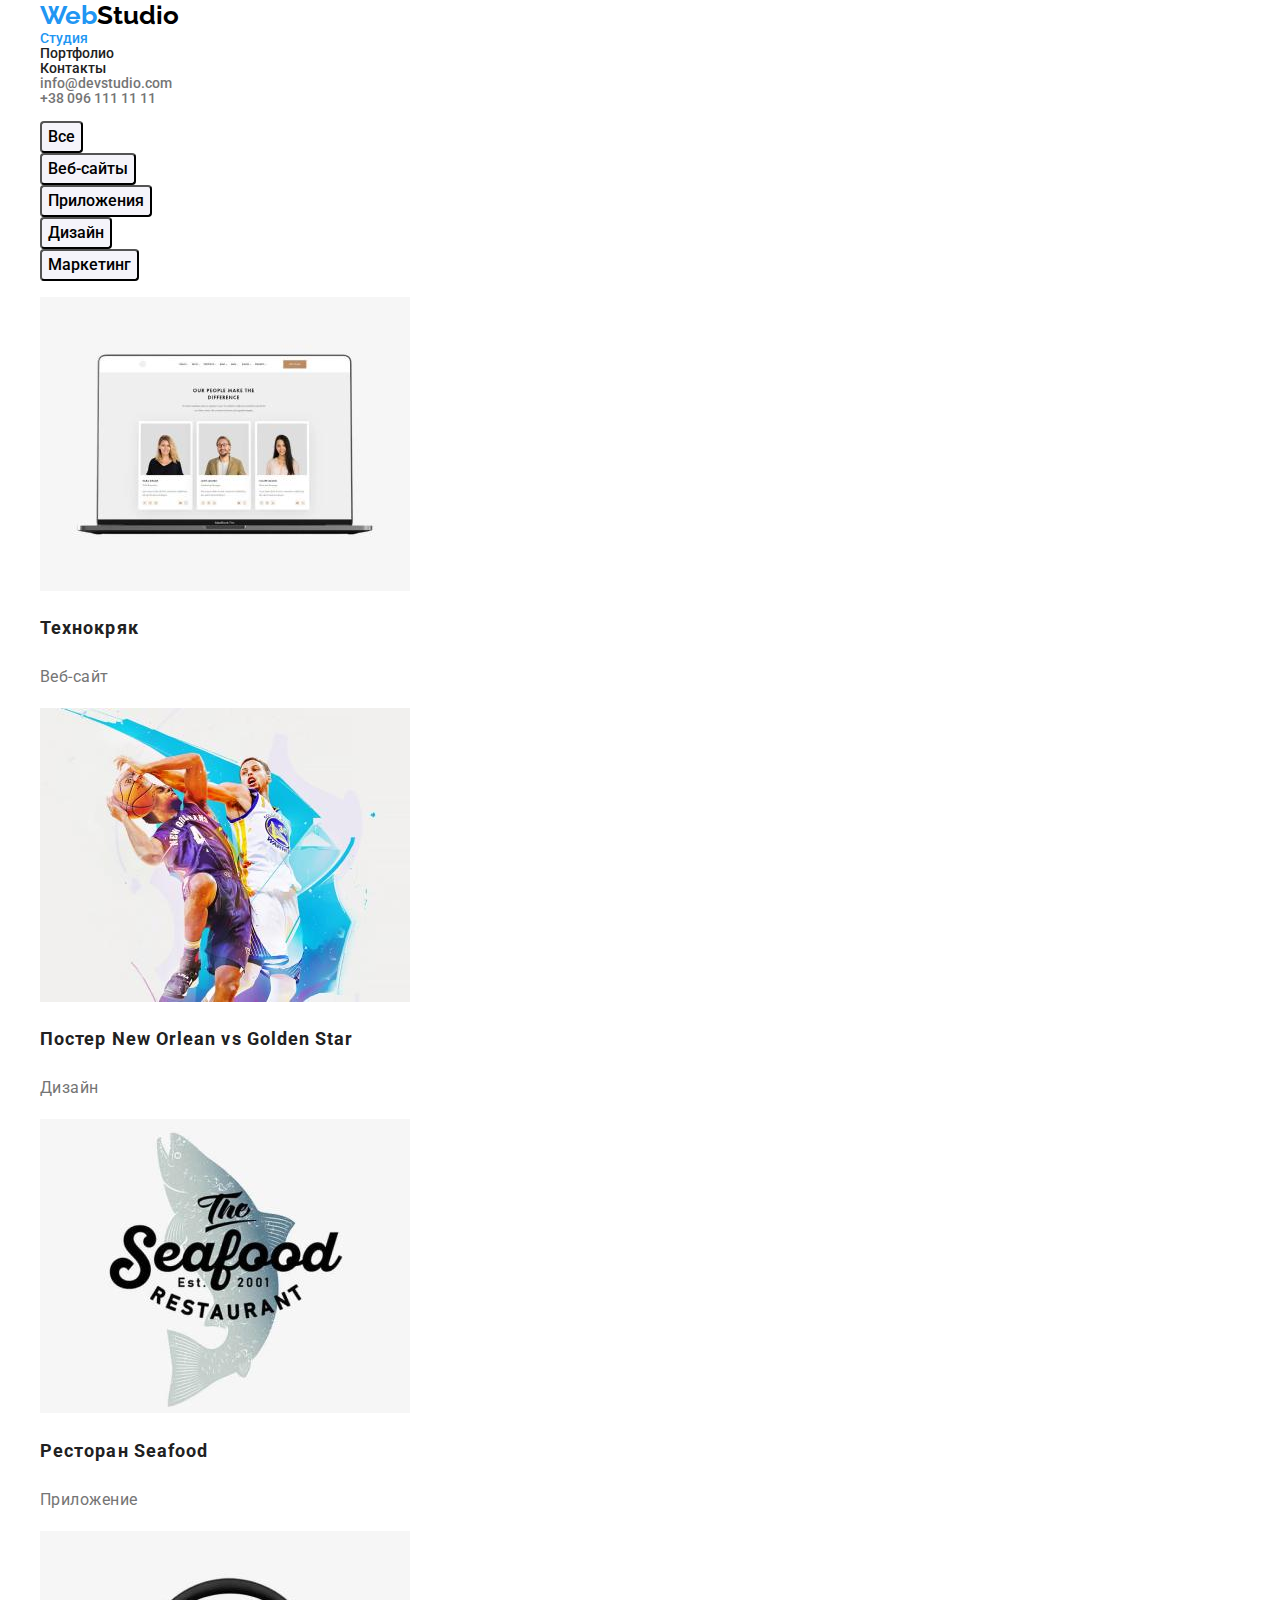
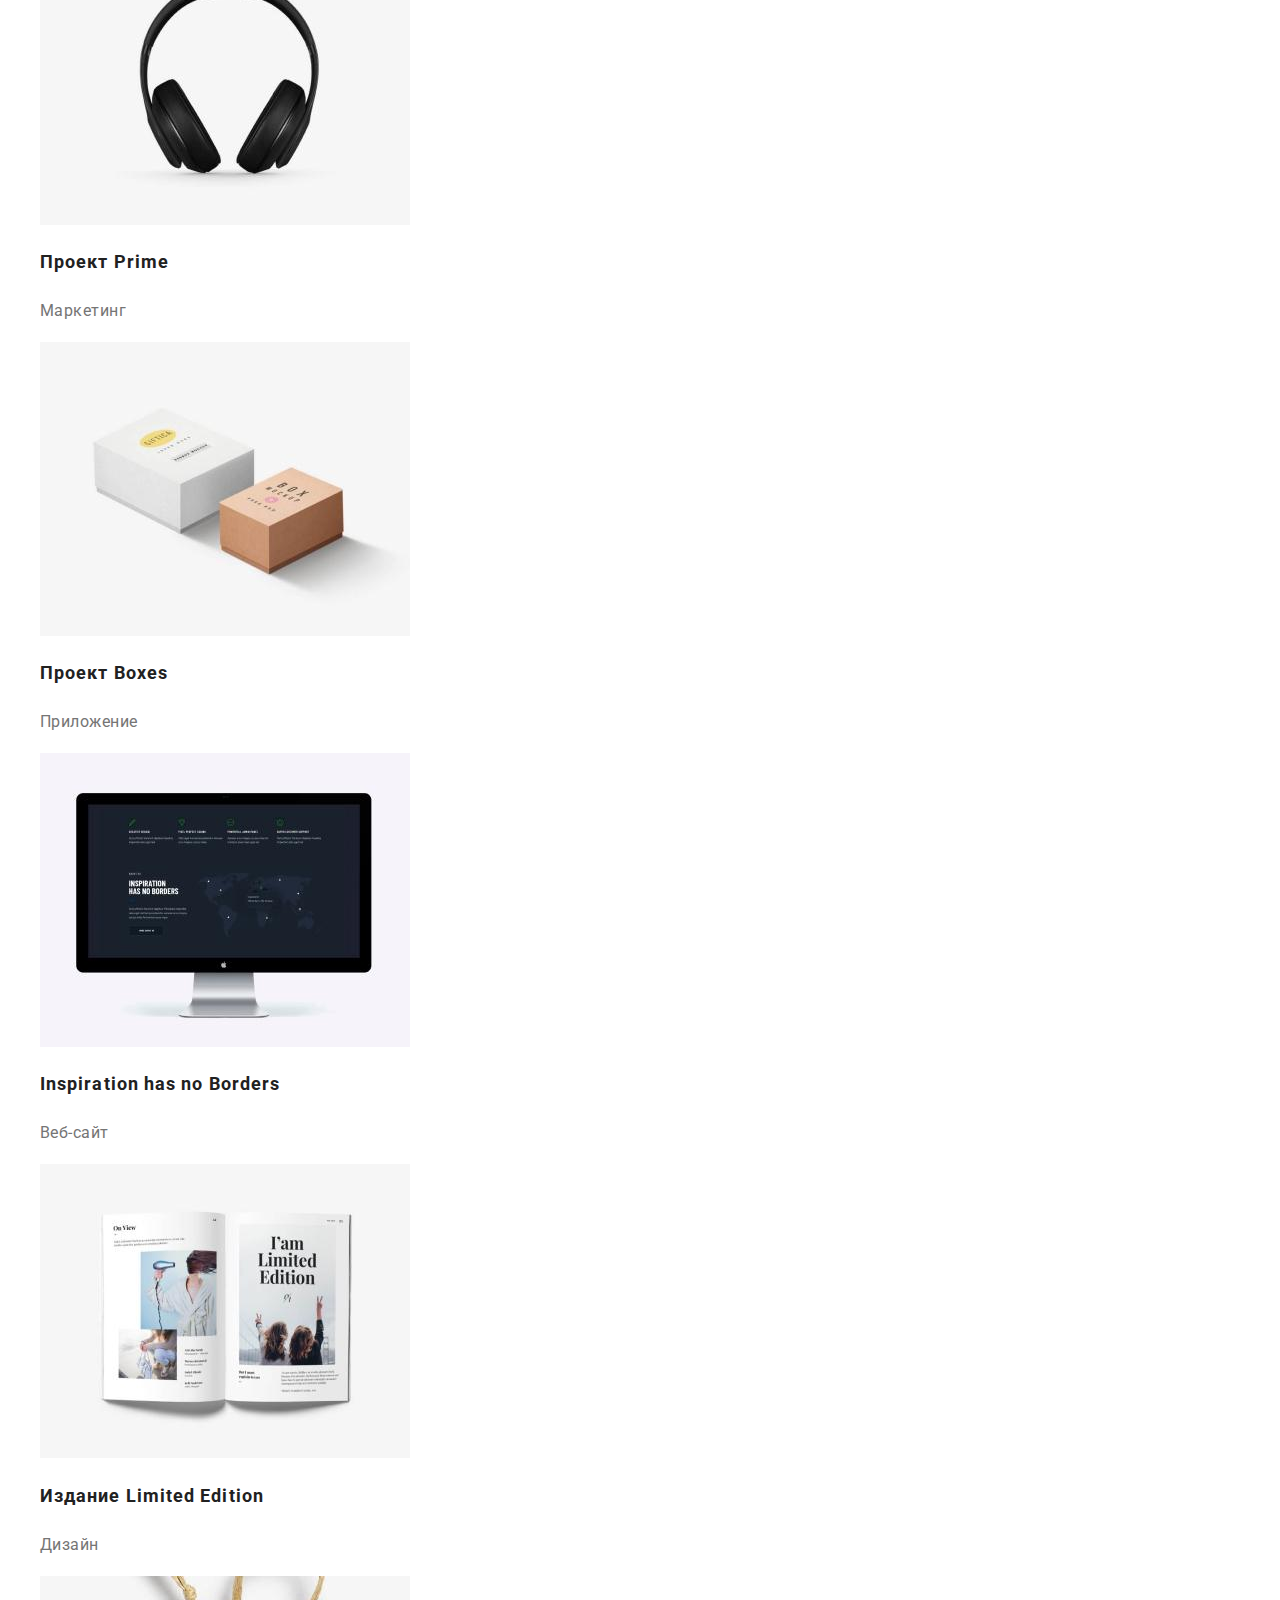
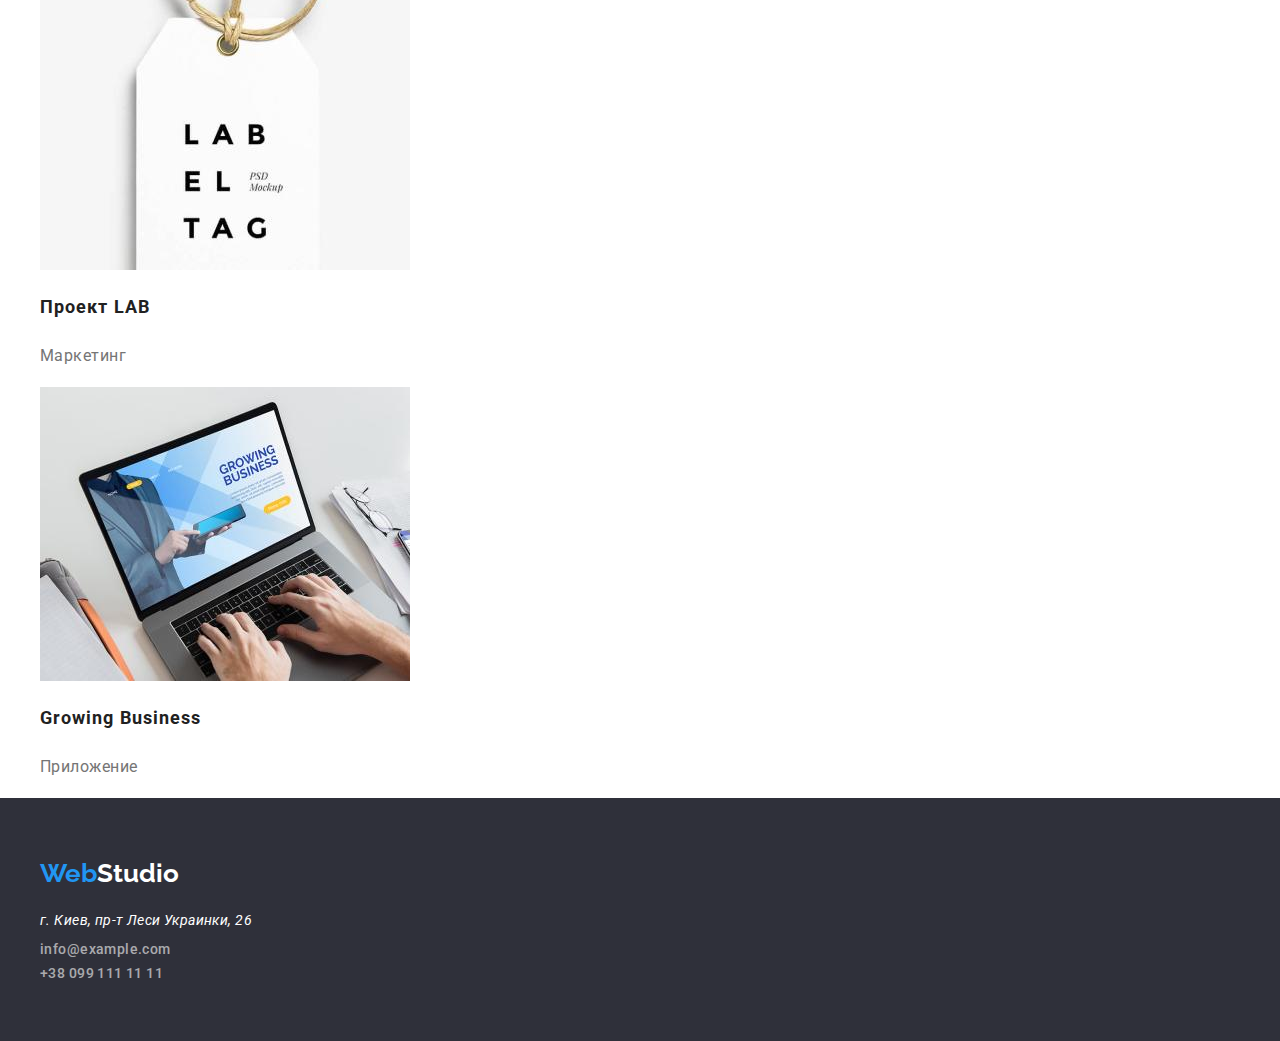
==== portfolio.html @ 8f4871fe "Update portfolio.html" ====
<!DOCTYPE html>
<html lang="ru">
  <head>
    <meta charset="UTF-8" />
    <meta http-equiv="X-UA-Compatible" content="IE=edge" />
    <meta name="viewport" content="width=device-width, initial-scale=1.0" />

    <link rel="preconnect" href="https://fonts.googleapis.com" />
    <link rel="preconnect" href="https://fonts.gstatic.com" crossorigin />
    <link
      href="https://fonts.googleapis.com/css2?family=Raleway:wght@700&family=Roboto:wght@400;500;700;900&display=swap"
      rel="stylesheet"
    />
    <link
      rel="stylesheet"
      href="https://cdnjs.cloudflare.com/ajax/libs/modern-normalize/1.1.0/modern-normalize.min.css"
    />
    <link rel="stylesheet" href="./css/styles.css" />
    <title>Портфолио</title>
  </head>
  <body>
    <!-- шапка сайта-->
    <header class="header">
      <div class="container">
        <a href="index.html" class="logo" lang="en"
          ><span class="logo-web">Web</span><span>Studio</span></a
        >

        <nav>
          <ul class="nav-list">
            <li><a href="./index.html" class="nav-link current">Студия</a></li>
            <li>
              <a href="./portfolio.html" class="nav-link">Портфолио</a>
            </li>
            <li><a href="#" class="nav-link">Контакты</a></li>
          </ul>
        </nav>

        <ul class="info-list">
          <li>
            <a href="mailto:info@example.com" class="info-link"
              >info@devstudio.com</a
            >
          </li>
          <li>
            <a href="tel:+380991111111" class="info-link">+38 096 111 11 11</a>
          </li>
        </ul>
      </div>
    </header>

    <!--Проекты портфолио-->
    <main>
      <section class="portfolio">
        <ul class="filter list">
          <li><button class="filter-button" type="button">Все</button></li>
          <li>
            <button class="filter-button" type="button">Веб-сайты</button>
          </li>
          <li>
            <button class="filter-button" type="button">Приложения</button>
          </li>
          <li><button class="filter-button" type="button">Дизайн</button></li>
          <li>
            <button class="filter-button" type="button">Маркетинг</button>
          </li>
        </ul>

        <ul class="list">
          <li class="portfolio-item">
            <a href="#"
              ><img
                src="images/project-1.jpg"
                width="370"
                alt="фото ноутбука с изображением сайта"
            /></a>
            <h2 class="portfolio-item-title">Технокряк</h2>
            <p class="portfolio-item-text">Веб-сайт</p>
          </li>

          <li class="portfolio-item">
            <a href="#"
              ><img
                src="./images/project-2.jpg"
                width="370"
                alt="постер с баскетболистами"
            /></a>
            <h2 class="portfolio-item-title">
              Постер New Orlean vs Golden Star
            </h2>
            <p class="portfolio-item-text">Дизайн</p>
          </li>

          <li class="portfolio-item">
            <a href="#"
              ><img
                src="./images/project-3.jpg"
                width="370"
                alt="логотип ресторана "
            /></a>
            <h2 class="portfolio-item-title">Ресторан Seafood</h2>
            <p class="portfolio-item-text">Приложение</p>
          </li>

          <li class="portfolio-item">
            <a href="#"
              ><img
                src="./images/project-4.jpg"
                width="370"
                alt="фото наушников "
            /></a>
            <h2 class="portfolio-item-title">Проект Prime</h2>
            <p class="portfolio-item-text">Маркетинг</p>
          </li>

          <li class="portfolio-item">
            <a href="#"
              ><img src="./images/project-5.jpg" width="370" alt="коробки "
            /></a>
            <h2 class="portfolio-item-title">Проект Boxes</h2>
            <p class="portfolio-item-text">Приложение</p>
          </li>

          <li class="portfolio-item">
            <a href="#"
              ><img
                src="./images/project-6.jpg"
                width="370"
                alt="фото экрана компьютера "
            /></a>
            <h2 class="portfolio-item-title">Inspiration has no Borders</h2>
            <p class="portfolio-item-text">Веб-сайт</p>
          </li>

          <li class="portfolio-item">
            <a href="#"
              ><img
                src="./images/project-7.jpg"
                width="370"
                alt="открытый журнал "
            /></a>
            <h2 class="portfolio-item-title">Издание Limited Edition</h2>
            <p class="portfolio-item-text">Дизайн</p>
          </li>

          <li class="portfolio-item">
            <a href="#"
              ><img
                src="./images/project-8.jpg"
                width="370"
                alt="фото бирки с логотипом "
            /></a>
            <h2 class="portfolio-item-title">Проект LAB</h2>
            <p class="portfolio-item-text">Маркетинг</p>
          </li>

          <li class="portfolio-item">
            <a href="#"
              ><img
                src="./images/project-9.jpg"
                width="370"
                alt="работа на ноутбуке "
            /></a>
            <h2 class="portfolio-item-title">Growing Business</h2>
            <p class="portfolio-item-text">Приложение</p>
          </li>
        </ul>
      </section>
    </main>

    <footer class="footer">
      <div class="container">
        <a href="#" class="logo log" lang="en"
          ><span class="logo-web">Web</span
          ><span class="logo-footer">Studio</span></a
        >
        <address class="address">
          <ul class="footer-address list">
            <li>
              <a
                class="footer-address"
                href="https://www.google.com.ua/maps/?q=50.42672,30.53834"
              >
                г. Киев, пр-т Леси Украинки, 26</a
              >
            </li>
            <li class="info-list link">
              <a class="footer-address-navigate" href="mailto:info@example.com"
                >info@example.com</a
              >
            </li>
            <li class="info-list link">
              <a class="footer-address-navigate" href="tel:+380991111111"
                >+38 099 111 11 11
              </a>
            </li>
          </ul>
        </address>
      </div>
    </footer>
  </body>
</html>
---- css/styles.css ----
:root {
  --primary-text-color: #212121;
  --primary-bgc: #ffffff;
  --secondary: rgba(255, 255, 255, 0.6);
  --button-bgc: #ffffff;
  --title-color: #757575;
  --title-black: #2f303a;
  --accent-color: #2196f3;
  --bgc-button: #f5f4fa;
  --title-text-color: #000000;
}

.container {
  margin: 0 auto;
  width: 1230px;
  padding-left: 15px;
  padding-right: 15px;
}

body {
  color: var(--primary-text-color);
  background-color: var(--primary-bgc);
  font-family: "Roboto", sans-serif;
}

/* logo */

.logo {
  color: var(--title-text-color);
  font-family: Raleway;
  font-weight: 700;
  font-size: 26px;
  line-height: 1.2;
  text-decoration: none;
}

.logo-web {
  color: var(--accent-color);
}

.logo-footer {
  color: var(--button-bgc);
}

/* шапка */

.nav-link.current {
  color: var(--accent-color);
}

.nav-list,
.info-list {
  font-weight: 500;
  font-size: 14px;
  line-height: 1.06;
  list-style: none;
  margin: 0px;
  padding: 0px;
}

.nav-link {
  color: var(--primary-text-color);
}

.info-link {
  color: var(--title-color);
}
.nav-link,
.info-link {
  text-decoration: none;
}
.nav-list :hover,
.nav-list :focus {
  color: var(--accent-color);
}
.info-list :hover,
.info-list :focus {
  color: var(--accent-color);
  text-decoration: none;
}

.hero {
  background: var(--title-black);
  text-align: center;

  margin-top: 0px;
}
.hero-text {
  margin-top: 0px;
  margin-bottom: 30px;

  color: var(--primary-bgc);
  font-weight: 900;
  font-size: 44px;
  line-height: 1.36;
  text-align: center;
  letter-spacing: 0.06em;
  text-transform: uppercase;
}
.hero .hero-button {
  background-color: var(--accent-color);
  color: var(--primary-bgc);
  display: inline-block;
  align-items: center;

  letter-spacing: 0.06em;
  border-radius: 4px;
  font-weight: bold;
  font-size: 16px;
  line-height: 1.87;
  cursor: pointer;
}

.hero .hero-button:focus,
.hero .hero-button:hover {
  color: var(--primary-bgc);
  background-color: var(--accent-color);
}

/* section */

.feature-section {
  margin: 0px;
  padding: 0px;
  padding-top: 94px;
  padding-bottom: 94px;
}

.section,
.feature {
  margin: 0px;
  padding: 0px;

  margin-bottom: 10px;
  font-size: 14px;
  line-height: 1.14;
  letter-spacing: 0.03em;
  text-transform: uppercase;
  list-style: none;
  color: var(--primary-text-color);
}

.feature-text {
  margin: 0px;
  padding: 0px;

  font-weight: normal;
  font-size: 14px;
  line-height: 1.71;
  list-style: none;
  letter-spacing: 0.03em;
  color: var(--title-color);
}

.title {
  color: var(--primary-text-color);
  font-weight: bold;
  font-size: 36px;
  line-height: 1.16;
  text-align: center;
  letter-spacing: 0.03em;
}
.title,
.img {
  list-style: none;
}

.img {
  margin: 0px;
  padding: 0px;
  list-style: none;
  display: flex;
  padding-bottom: 94px;
}

.img-t {
  flex-basis: calc(100% / 3);
  margin-left: 15px;
  margin-right: 15px;
}

/*наша команда */

.title {
  margin: 0px;
  padding: 0px;
  padding-top: 94px;
  padding-bottom: 50px;
}

.team-info {
  margin: 0px;
  padding: 0px;
  background-color: var(--bgc-button);
}

.team-work {
  margin: 0px;
  padding: 0px;
  list-style: none;
  display: flex;
}

.team-card {
  flex-basis: calc(100% / 4);
  margin-left: 15px;
  margin-right: 15px;
  padding-bottom: 94px;
}

.team-list {
  margin: 0px;
  padding: 0px;
  padding-top: 30px;

  color: var(--primary-text-color);
  font-weight: 500;
  font-size: 16px;
  line-height: 1.18;
  letter-spacing: 0.03em;
}

.team-text {
  margin: 0px;
  padding: 0px;
  padding-top: 10px;
  padding-bottom: 30px;
  color: var(--title-color);
  font-weight: normal;
  font-size: 16px;
  line-height: 1.18;
  letter-spacing: 0.03em;
}

/* Футер  */

.footer {
  font-family: inherit;
  background-color: var(--title-black);
  font-size: 14px;
  padding-top: 60px;
  padding-bottom: 60px;
}

.address {
  margin: 0px;
  padding: 0px;
}

.logo.log {
  margin: 0px;
  padding: 0px;
}

.footer-address {
  margin: 0px;
  padding: 0px;
  padding-top: 20px;
  color: var(--primary-bgc);
  text-decoration: none;
  line-height: 1.71;
  letter-spacing: 0.03em;
}

.footer-address-navigate {
  margin: 0px;
  padding: 0px;

  color: var(--secondary);
  text-decoration: none;
  font-style: normal;
}

.info-list.link {
  margin: 0px;
  padding: 0px;
  padding-top: 9px;
}

/* Портфолио */

/* кнопки в портфолио*/
.filter .filter-button {
  font-weight: 500;
  font-size: 16px;
  line-height: 1.62;
  border-radius: 4px;
  background: var(--bgc-button);
  cursor: pointer;
  color: varvar(--accent-color);
  font-style: normal;
  text-align: center;
}

.filter .filter-button:hover,
.filter .filter-button:focus {
  color: var(--button-bgc);
  background-color: var(--accent-color);
}

.portfolio-item-title {
  color: var(--primary-text-color);
  font-weight: bold;
  font-size: 18px;
  line-height: 2;
  letter-spacing: 0.06em;
}
.portfolio-item-text {
  color: var(--title-color);
  font-weight: normal;
  font-size: 16px;
  line-height: 1.87;
  letter-spacing: 0.03em;
}
.list {
  list-style: none;
  text-decoration: none;
}
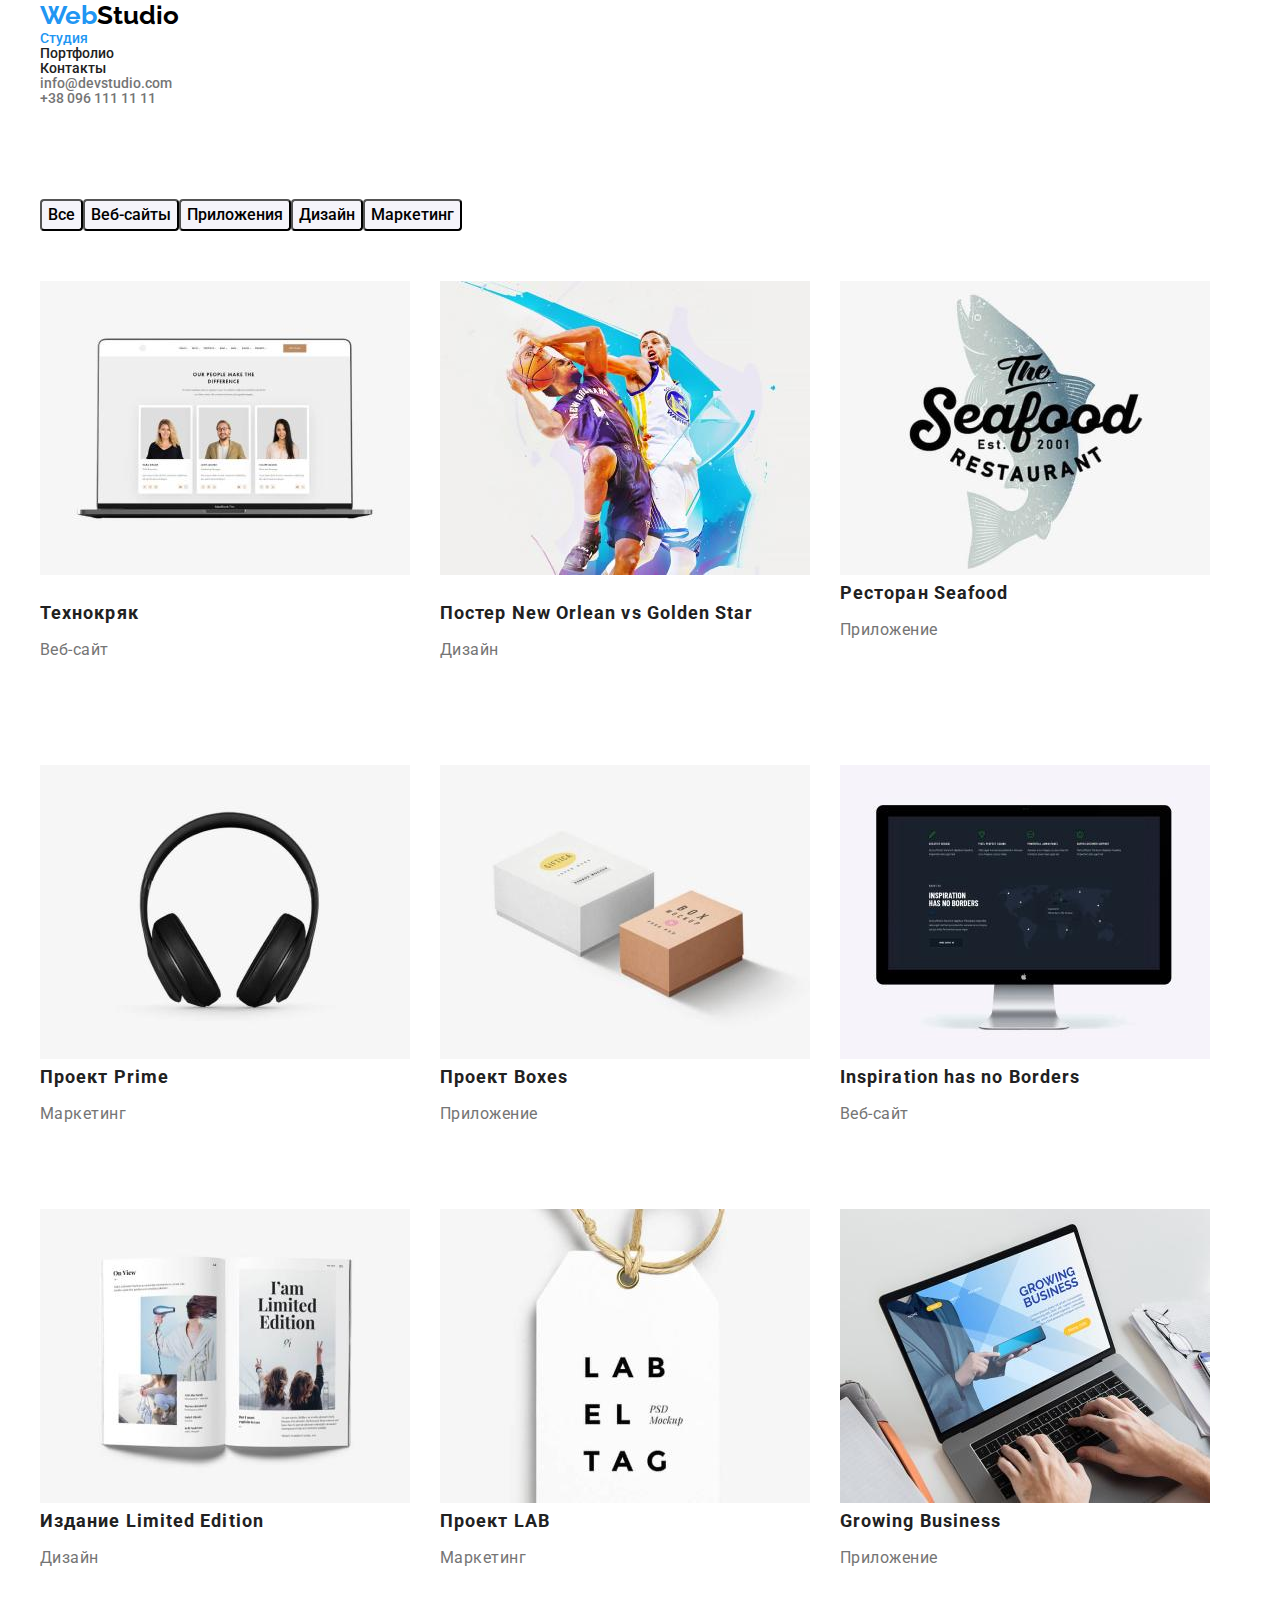
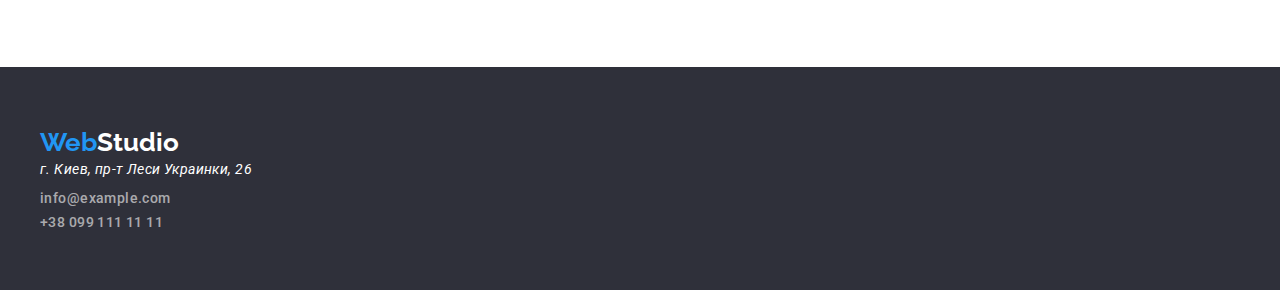
==== commit 9866cb66: "Update portfolio.html" ====
--- a/portfolio.html
+++ b/portfolio.html
@@ -50,8 +50,8 @@
     </header>
 
     <!--Проекты портфолио-->
-    <main>
-      <section class="portfolio">
+    <main class="container">
+      <section class="section">
         <ul class="filter list">
           <li><button class="filter-button" type="button">Все</button></li>
           <li>
@@ -66,29 +66,41 @@
           </li>
         </ul>
 
-        <ul class="list">
-          <li class="portfolio-item">
-            <a href="#"
-              ><img
-                src="images/project-1.jpg"
-                width="370"
-                alt="фото ноутбука с изображением сайта"
-            /></a>
-            <h2 class="portfolio-item-title">Технокряк</h2>
-            <p class="portfolio-item-text">Веб-сайт</p>
-          </li>
-
-          <li class="portfolio-item">
-            <a href="#"
-              ><img
-                src="./images/project-2.jpg"
-                width="370"
-                alt="постер с баскетболистами"
-            /></a>
-            <h2 class="portfolio-item-title">
-              Постер New Orlean vs Golden Star
-            </h2>
-            <p class="portfolio-item-text">Дизайн</p>
+        <ul class="portfolio list">
+          <li class="portfolio-item">
+            <article class="portfolio-card">
+              <div class="portfolio-thumb">
+                <a href="#"
+                  ><img
+                    src="images/project-1.jpg"
+                    width="370"
+                    alt="фото ноутбука с изображением сайта"
+                /></a>
+              </div>
+              <div class="portfolio-content">
+                <h2 class="portfolio-item-title">Технокряк</h2>
+                <p class="portfolio-item-text">Веб-сайт</p>
+              </div>
+            </article>
+          </li>
+
+          <li class="portfolio-item">
+            <article class="portfolio-card">
+              <div class="portfolio-thumb">
+                <a href="#"
+                  ><img
+                    src="./images/project-2.jpg"
+                    width="370"
+                    alt="постер с баскетболистами"
+                /></a>
+              </div>
+              <div class="portfolio-content">
+                <h2 class="portfolio-item-title">
+                  Постер New Orlean vs Golden Star
+                </h2>
+                <p class="portfolio-item-text">Дизайн</p>
+              </div>
+            </article>
           </li>
 
           <li class="portfolio-item">
--- a/css/styles.css
+++ b/css/styles.css
@@ -10,6 +10,12 @@
   --title-text-color: #000000;
 }
 
+img {
+  display: block;
+  max-width: 100%;
+  height: auto;
+}
+
 .container {
   margin: 0 auto;
   width: 1230px;
@@ -119,18 +125,16 @@
 
 /* section */
 
-.feature-section {
+.section {
   margin: 0px;
   padding: 0px;
   padding-top: 94px;
   padding-bottom: 94px;
 }
 
-.section,
 .feature {
   margin: 0px;
   padding: 0px;
-
   margin-bottom: 10px;
   font-size: 14px;
   line-height: 1.14;
@@ -140,10 +144,19 @@
   color: var(--primary-text-color);
 }
 
+.feature-section {
+  margin: 0px;
+  padding: 0px;
+  display: flex;
+  flex-basis: calc(100% / 4);
+
+  list-style: none;
+}
+
 .feature-text {
   margin: 0px;
   padding: 0px;
-
+  font-style: normal;
   font-weight: normal;
   font-size: 14px;
   line-height: 1.71;
@@ -179,12 +192,17 @@
   margin-right: 15px;
 }
 
+.item {
+  margin-top: 30px;
+  margin-left: 30px;
+}
+
 /*наша команда */
 
 .title {
   margin: 0px;
   padding: 0px;
-  padding-top: 94px;
+
   padding-bottom: 50px;
 }
 
@@ -202,16 +220,28 @@
 }
 
 .team-card {
-  flex-basis: calc(100% / 4);
   margin-left: 15px;
   margin-right: 15px;
-  padding-bottom: 94px;
+  flex-basis: calc(100% / 4);
+}
+
+.team {
+  box-shadow: #757575;
+}
+
+.team-thumb {
+}
+
+.team-content {
+  padding-top: 30px;
+  padding-bottom: 30px;
+  text-align: center;
+  background-color: var(--button-bgc);
 }
 
 .team-list {
   margin: 0px;
   padding: 0px;
-  padding-top: 30px;
 
   color: var(--primary-text-color);
   font-weight: 500;
@@ -224,7 +254,7 @@
   margin: 0px;
   padding: 0px;
   padding-top: 10px;
-  padding-bottom: 30px;
+
   color: var(--title-color);
   font-weight: normal;
   font-size: 16px;
@@ -299,6 +329,8 @@
 }
 
 .portfolio-item-title {
+  margin: 0px;
+  padding: 0px;
   color: var(--primary-text-color);
   font-weight: bold;
   font-size: 18px;
@@ -306,6 +338,9 @@
   letter-spacing: 0.06em;
 }
 .portfolio-item-text {
+  margin: 0px;
+  padding: 0px;
+  padding-top: 4px;
   color: var(--title-color);
   font-weight: normal;
   font-size: 16px;
@@ -313,6 +348,39 @@
   letter-spacing: 0.03em;
 }
 .list {
-  list-style: none;
-  text-decoration: none;
-}
+  margin: 0px;
+  padding: 0px;
+  list-style: none;
+  text-decoration: none;
+}
+.filter.list {
+  margin: 0px;
+  padding: 0px;
+  display: flex;
+}
+.portfolio-item {
+  margin: 0px;
+  padding: 0px;
+  padding-top: 50px;
+  margin-left: 30px;
+  margin-top: 30px;
+  flex-basis: calc(100% / 3 -30px);
+}
+
+.portfolio {
+  margin: 0px;
+  padding: 0px;
+  list-style: none;
+  display: flex;
+  flex-wrap: wrap;
+  margin-left: -30px;
+  margin-top: -30px;
+}
+.portfolio-card {
+  box-shadow: #eeeeee;
+}
+
+.portfolio-content {
+  padding-top: 20px;
+  padding-bottom: 20px;
+}
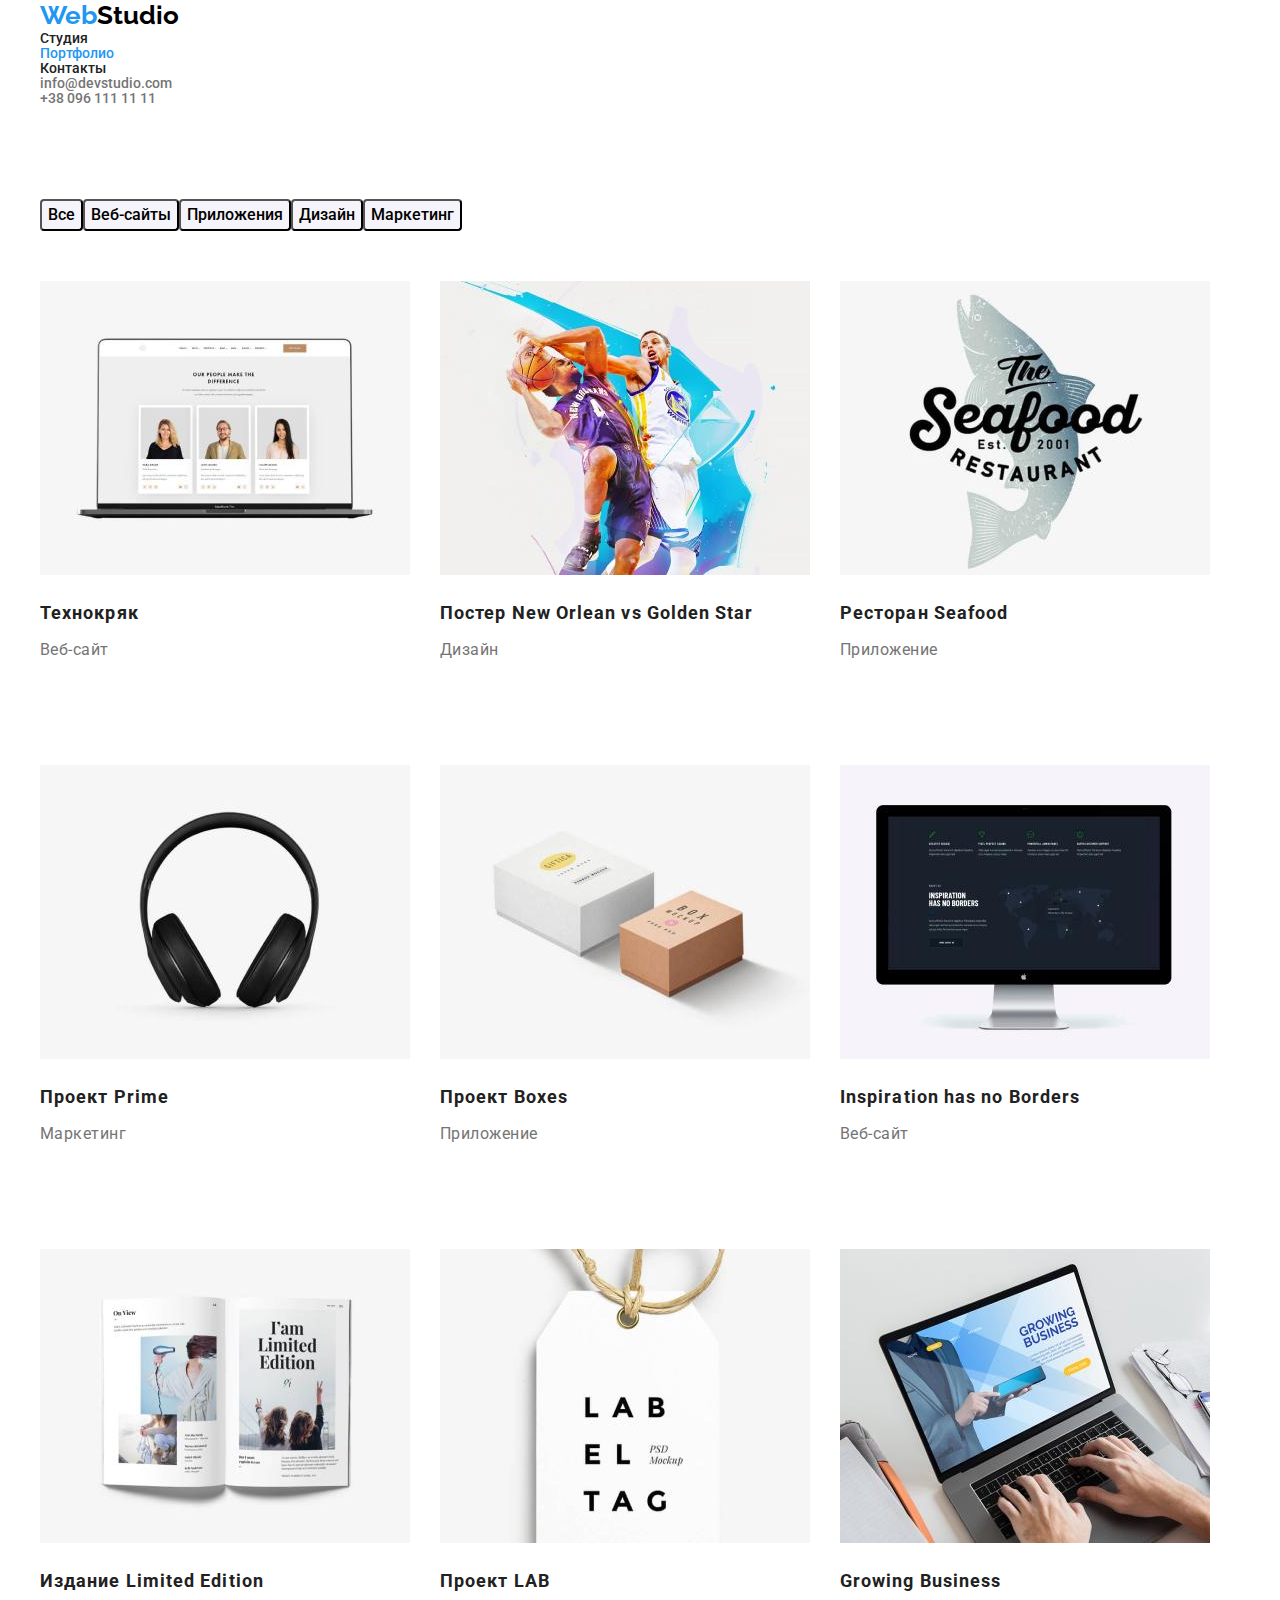
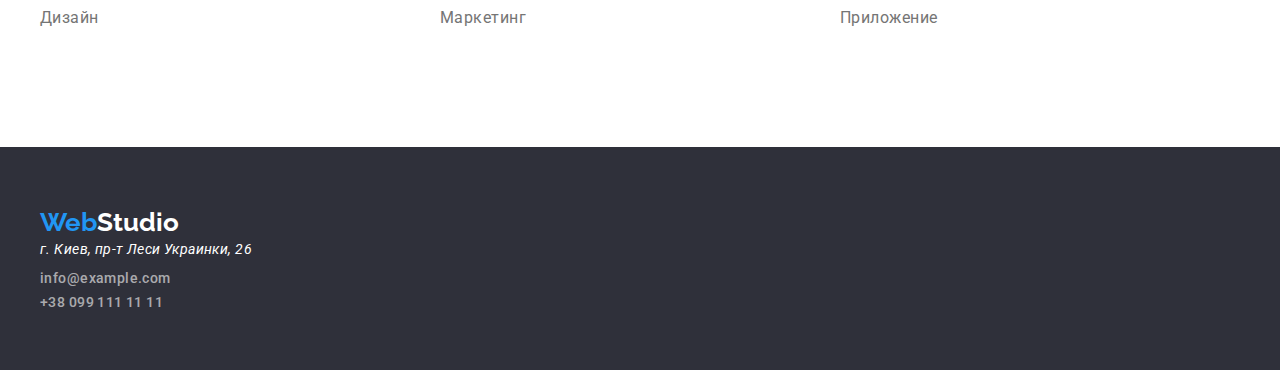
==== commit 2d77cdb3: "Update portfolio.html" ====
--- a/portfolio.html
+++ b/portfolio.html
@@ -28,21 +28,25 @@
 
         <nav>
           <ul class="nav-list">
-            <li><a href="./index.html" class="nav-link current">Студия</a></li>
-            <li>
-              <a href="./portfolio.html" class="nav-link">Портфолио</a>
-            </li>
-            <li><a href="#" class="nav-link">Контакты</a></li>
+            <li class="nav-list-li">
+              <a href="./index.html" class="nav-link">Студия</a>
+            </li>
+            <li class="nav-list-li">
+              <a href="./portfolio.html" class="nav-link current">Портфолио</a>
+            </li>
+            <li class="nav-list-li">
+              <a href="#" class="nav-link">Контакты</a>
+            </li>
           </ul>
         </nav>
 
         <ul class="info-list">
-          <li>
+          <li class="info-list-li">
             <a href="mailto:info@example.com" class="info-link"
               >info@devstudio.com</a
             >
           </li>
-          <li>
+          <li class="info-list-li">
             <a href="tel:+380991111111" class="info-link">+38 096 111 11 11</a>
           </li>
         </ul>
@@ -53,15 +57,19 @@
     <main class="container">
       <section class="section">
         <ul class="filter list">
-          <li><button class="filter-button" type="button">Все</button></li>
-          <li>
+          <li class="filter-button-li">
+            <button class="filter-button" type="button">Все</button>
+          </li>
+          <li class="filter-button-li">
             <button class="filter-button" type="button">Веб-сайты</button>
           </li>
-          <li>
+          <li class="filter-button-li">
             <button class="filter-button" type="button">Приложения</button>
           </li>
-          <li><button class="filter-button" type="button">Дизайн</button></li>
-          <li>
+          <li class="filter-button-li">
+            <button class="filter-button" type="button">Дизайн</button>
+          </li>
+          <li class="filter-button-li">
             <button class="filter-button" type="button">Маркетинг</button>
           </li>
         </ul>
@@ -104,77 +112,119 @@
           </li>
 
           <li class="portfolio-item">
-            <a href="#"
-              ><img
-                src="./images/project-3.jpg"
-                width="370"
-                alt="логотип ресторана "
-            /></a>
-            <h2 class="portfolio-item-title">Ресторан Seafood</h2>
-            <p class="portfolio-item-text">Приложение</p>
-          </li>
-
-          <li class="portfolio-item">
-            <a href="#"
-              ><img
-                src="./images/project-4.jpg"
-                width="370"
-                alt="фото наушников "
-            /></a>
-            <h2 class="portfolio-item-title">Проект Prime</h2>
-            <p class="portfolio-item-text">Маркетинг</p>
-          </li>
-
-          <li class="portfolio-item">
-            <a href="#"
-              ><img src="./images/project-5.jpg" width="370" alt="коробки "
-            /></a>
-            <h2 class="portfolio-item-title">Проект Boxes</h2>
-            <p class="portfolio-item-text">Приложение</p>
-          </li>
-
-          <li class="portfolio-item">
-            <a href="#"
-              ><img
-                src="./images/project-6.jpg"
-                width="370"
-                alt="фото экрана компьютера "
-            /></a>
-            <h2 class="portfolio-item-title">Inspiration has no Borders</h2>
-            <p class="portfolio-item-text">Веб-сайт</p>
-          </li>
-
-          <li class="portfolio-item">
-            <a href="#"
-              ><img
-                src="./images/project-7.jpg"
-                width="370"
-                alt="открытый журнал "
-            /></a>
-            <h2 class="portfolio-item-title">Издание Limited Edition</h2>
-            <p class="portfolio-item-text">Дизайн</p>
-          </li>
-
-          <li class="portfolio-item">
-            <a href="#"
-              ><img
-                src="./images/project-8.jpg"
-                width="370"
-                alt="фото бирки с логотипом "
-            /></a>
-            <h2 class="portfolio-item-title">Проект LAB</h2>
-            <p class="portfolio-item-text">Маркетинг</p>
-          </li>
-
-          <li class="portfolio-item">
-            <a href="#"
-              ><img
-                src="./images/project-9.jpg"
-                width="370"
-                alt="работа на ноутбуке "
-            /></a>
-            <h2 class="portfolio-item-title">Growing Business</h2>
-            <p class="portfolio-item-text">Приложение</p>
+            <article class="portfolio-card">
+              <div class="portfolio-thumb">
+                <a href="#"
+                  ><img
+                    src="./images/project-3.jpg"
+                    width="370"
+                    alt="логотип ресторана "
+                /></a>
+              </div>
+              <div class="portfolio-content">
+                <h2 class="portfolio-item-title">Ресторан Seafood</h2>
+                <p class="portfolio-item-text">Приложение</p>
+              </div>
+            </article>
+          </li>
+
+          <li class="portfolio-item">
+            <article class="portfolio-card">
+              <div class="portfolio-thumb">
+                <a href="#"
+                  ><img
+                    src="./images/project-4.jpg"
+                    width="370"
+                    alt="фото наушников "
+                /></a>
+              </div>
+              <div class="portfolio-content">
+                <h2 class="portfolio-item-title">Проект Prime</h2>
+                <p class="portfolio-item-text">Маркетинг</p>
+              </div>
+            </article>
+          </li>
+
+          <li class="portfolio-item">
+            <article class="portfolio-card">
+              <div class="portfolio-thumb">
+                <a href="#"
+                  ><img src="./images/project-5.jpg" width="370" alt="коробки "
+                /></a>
+              </div>
+              <div class="portfolio-content">
+                <h2 class="portfolio-item-title">Проект Boxes</h2>
+                <p class="portfolio-item-text">Приложение</p>
+              </div>
+            </article>
+          </li>
+
+          <li class="portfolio-item">
+            <article class="portfolio-card">
+              <div class="portfolio-thumb">
+                <a href="#"
+                  ><img
+                    src="./images/project-6.jpg"
+                    width="370"
+                    alt="фото экрана компьютера "
+                /></a>
+              </div>
+              <div class="portfolio-content">
+                <h2 class="portfolio-item-title">Inspiration has no Borders</h2>
+                <p class="portfolio-item-text">Веб-сайт</p>
+              </div>
+            </article>
+          </li>
+
+          <li class="portfolio-item">
+            <article class="portfolio-card">
+              <div class="portfolio-thumb">
+                <a href="#"
+                  ><img
+                    src="./images/project-7.jpg"
+                    width="370"
+                    alt="открытый журнал "
+                /></a>
+              </div>
+              <div class="portfolio-content">
+                <h2 class="portfolio-item-title">Издание Limited Edition</h2>
+                <p class="portfolio-item-text">Дизайн</p>
+              </div>
+            </article>
+          </li>
+
+          <li class="portfolio-item">
+            <article class="portfolio-card">
+              <div class="portfolio-thumb">
+                <a href="#"
+                  ><img
+                    src="./images/project-8.jpg"
+                    width="370"
+                    alt="фото бирки с логотипом "
+                /></a>
+              </div>
+              <div class="portfolio-content">
+                <h2 class="portfolio-item-title">Проект LAB</h2>
+                <p class="portfolio-item-text">Маркетинг</p>
+              </div>
+            </article>
+          </li>
+
+          <li class="portfolio-item">
+            <article class="portfolio-card">
+              <div class="portfolio-thumb">
+                <a href="#"
+                  ><img
+                    src="./images/project-9.jpg"
+                    width="370"
+                    alt="работа на ноутбуке "
+                /></a>
+              </div>
+              <div class="portfolio-content">
+                <h2 class="portfolio-item-title">Growing Business</h2>
+                <p class="portfolio-item-text">Приложение</p>
+              </div>
+            </article>
           </li>
         </ul>
       </section>
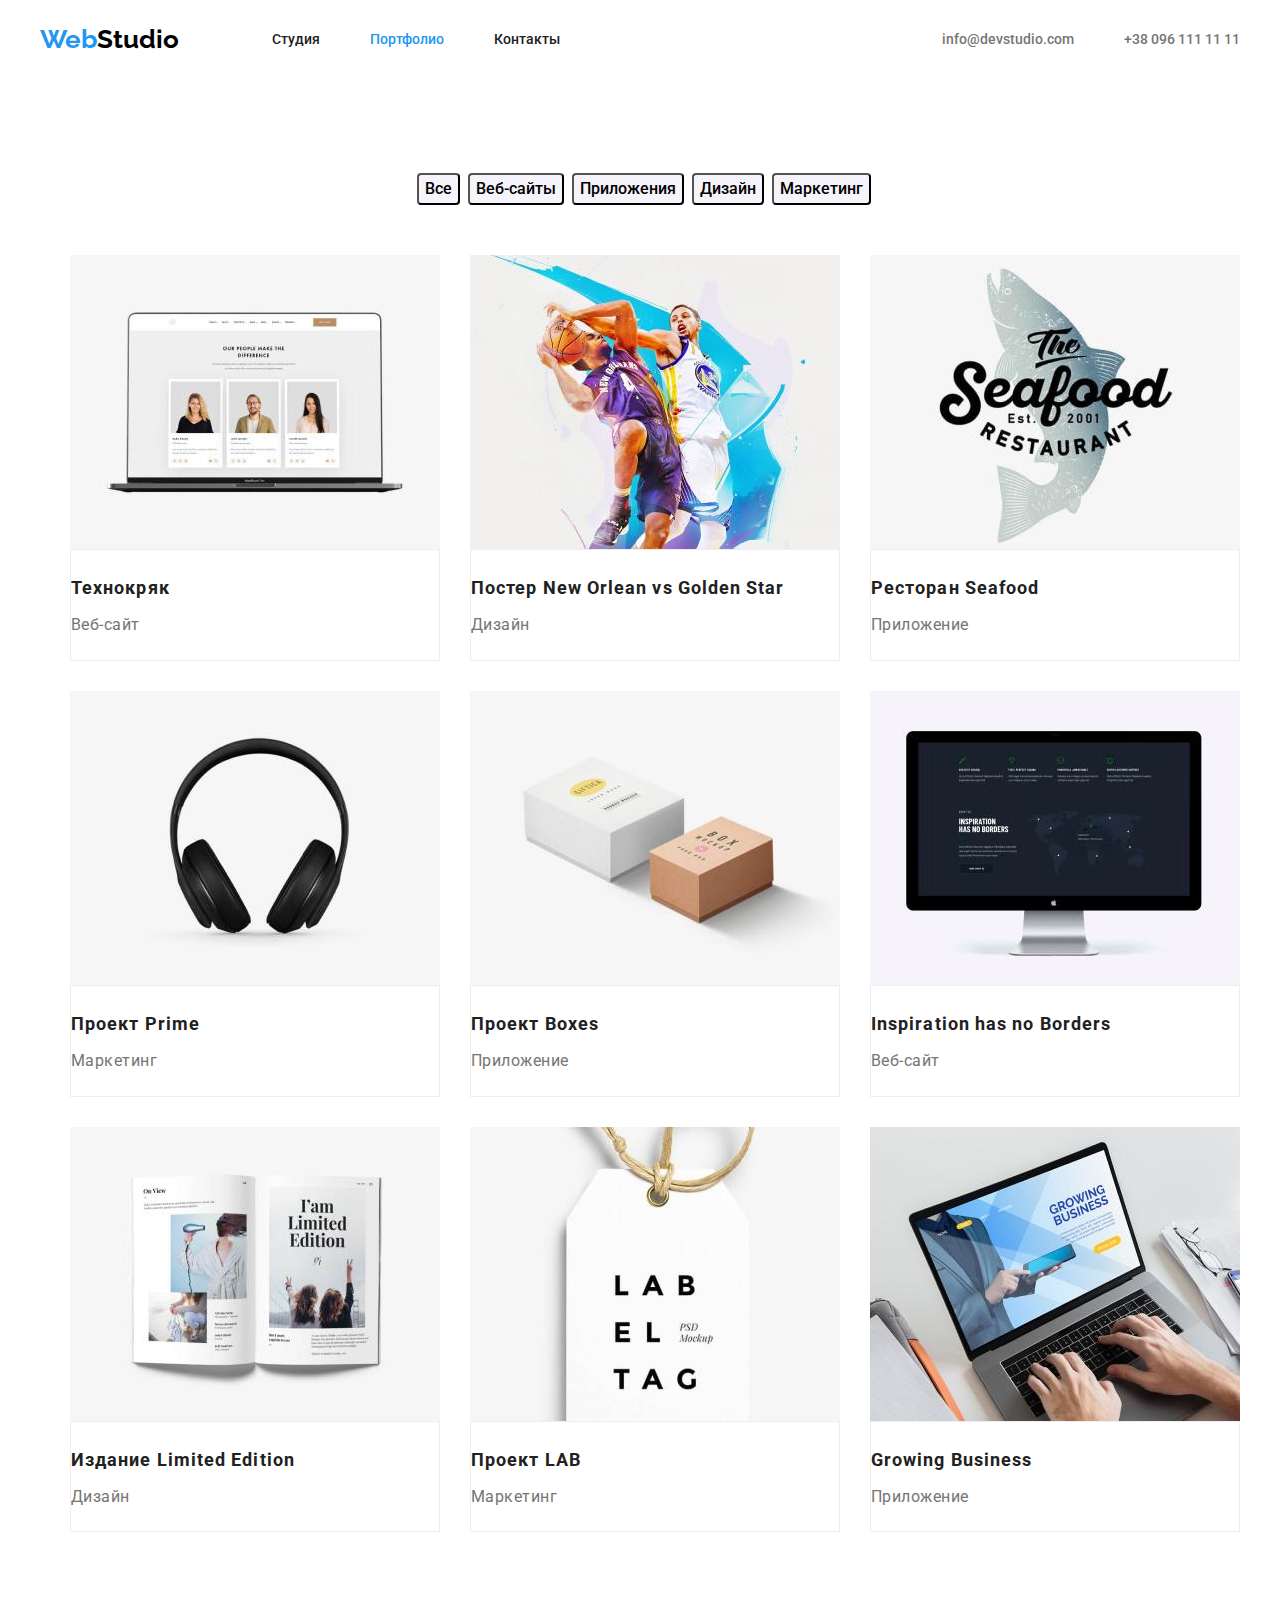
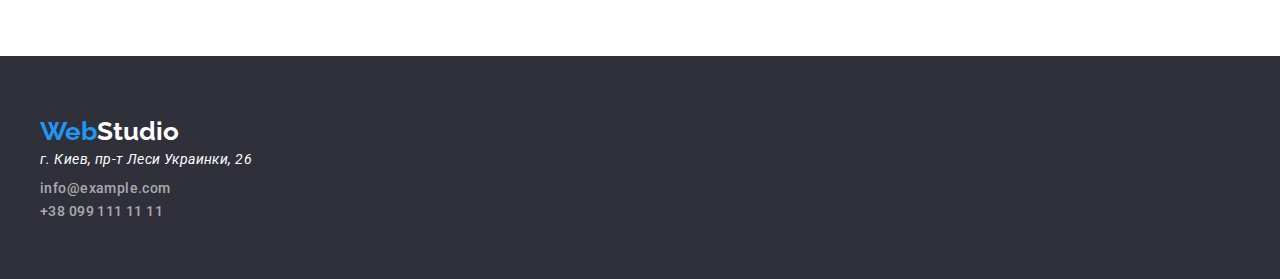
==== commit ef1521d4: "Update portfolio.html" ====
--- a/portfolio.html
+++ b/portfolio.html
@@ -21,7 +21,7 @@
   <body>
     <!-- шапка сайта-->
     <header class="header">
-      <div class="container">
+      <div class="container main-nav">
         <a href="index.html" class="logo" lang="en"
           ><span class="logo-web">Web</span><span>Studio</span></a
         >
--- a/css/styles.css
+++ b/css/styles.css
@@ -50,18 +50,36 @@
 
 /* шапка */
 
-.nav-link.current {
-  color: var(--accent-color);
-}
-
+.main-nav {
+  display: flex;
+  align-items: center;
+}
 .nav-list,
 .info-list {
+  margin: 0px;
+  padding: 0px;
+
+  display: flex;
   font-weight: 500;
   font-size: 14px;
   line-height: 1.06;
   list-style: none;
-  margin: 0px;
-  padding: 0px;
+}
+.nav-link.current {
+  color: var(--accent-color);
+}
+
+.nav-list {
+  display: flex;
+  margin-left: 93px;
+}
+.info-list {
+  margin-left: auto;
+}
+
+.nav-list-li:not(:last-child),
+.info-list-li:not(:last-child) {
+  margin-right: 50px;
 }
 
 .nav-link {
@@ -74,22 +92,31 @@
 .nav-link,
 .info-link {
   text-decoration: none;
-}
+  display: block;
+  padding-bottom: 32px;
+  padding-top: 32px;
+}
+
 .nav-list :hover,
 .nav-list :focus {
   color: var(--accent-color);
 }
+
 .info-list :hover,
 .info-list :focus {
   color: var(--accent-color);
   text-decoration: none;
-}
+  margin-left: auto;
+  margin-left: 331px;
+}
+
+/* герой */
 
 .hero {
+  margin-top: 0px;
+
   background: var(--title-black);
   text-align: center;
-
-  margin-top: 0px;
 }
 .hero-text {
   margin-top: 0px;
@@ -229,9 +256,6 @@
   box-shadow: #757575;
 }
 
-.team-thumb {
-}
-
 .team-content {
   padding-top: 30px;
   padding-bottom: 30px;
@@ -308,6 +332,12 @@
 }
 
 /* Портфолио */
+.list {
+  margin: 0px;
+  padding: 0px;
+  list-style: none;
+  text-decoration: none;
+}
 
 /* кнопки в портфолио*/
 .filter .filter-button {
@@ -331,6 +361,7 @@
 .portfolio-item-title {
   margin: 0px;
   padding: 0px;
+
   color: var(--primary-text-color);
   font-weight: bold;
   font-size: 18px;
@@ -341,40 +372,41 @@
   margin: 0px;
   padding: 0px;
   padding-top: 4px;
+
   color: var(--title-color);
   font-weight: normal;
   font-size: 16px;
   line-height: 1.87;
   letter-spacing: 0.03em;
 }
-.list {
-  margin: 0px;
-  padding: 0px;
-  list-style: none;
-  text-decoration: none;
-}
-.filter.list {
-  margin: 0px;
-  padding: 0px;
-  display: flex;
+
+.filter {
+  margin: 0px;
+  padding: 0px;
+  display: flex;
+  justify-content: center;
 }
 .portfolio-item {
   margin: 0px;
   padding: 0px;
+  margin-bottom: 30px;
+  margin-left: 30px;
+
+  flex-basis: calc(100% / 3 -30px);
+}
+.filter-button-li {
+  margin: 0px;
+  padding: 0px;
+  margin-left: 8px;
+}
+
+.portfolio.list {
+  margin: 0px;
+  padding: 0px;
   padding-top: 50px;
-  margin-left: 30px;
-  margin-top: 30px;
-  flex-basis: calc(100% / 3 -30px);
-}
-
-.portfolio {
-  margin: 0px;
-  padding: 0px;
   list-style: none;
   display: flex;
   flex-wrap: wrap;
-  margin-left: -30px;
-  margin-top: -30px;
 }
 .portfolio-card {
   box-shadow: #eeeeee;
@@ -383,4 +415,6 @@
 .portfolio-content {
   padding-top: 20px;
   padding-bottom: 20px;
-}
+  background-color: #ffffff;
+  border: 1px solid #eeeeee;
+}
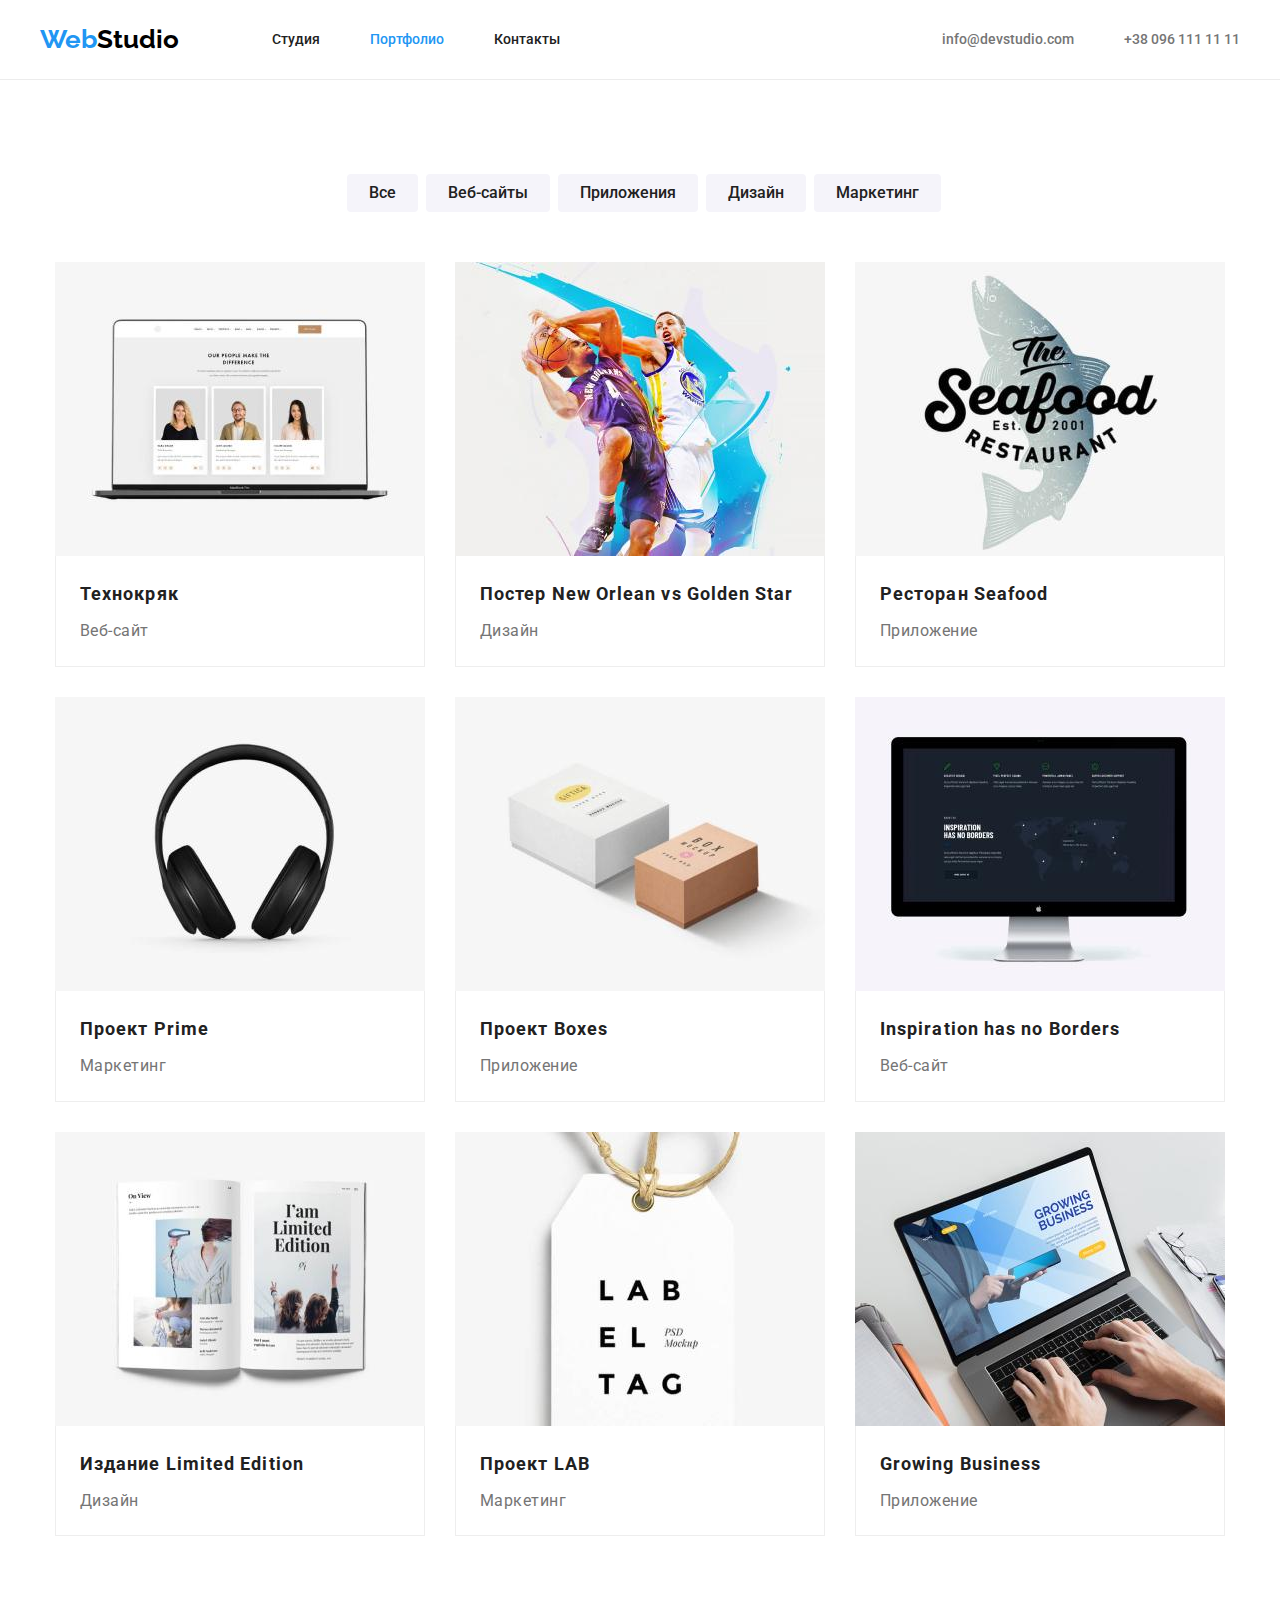
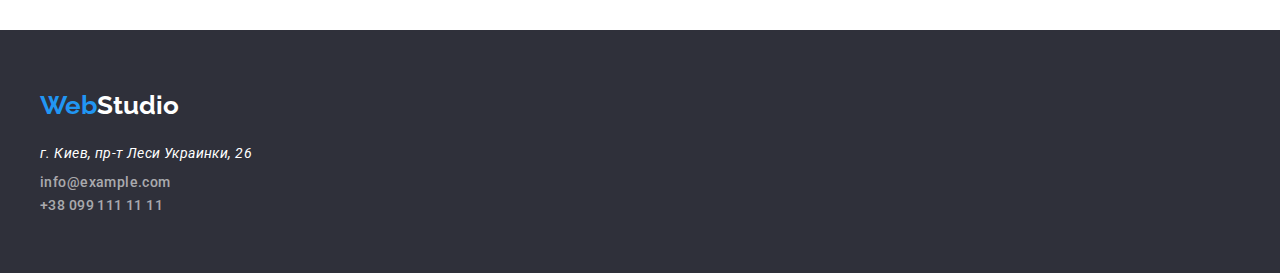
==== commit ce1cb66a: "Update portfolio.html" ====
--- a/portfolio.html
+++ b/portfolio.html
@@ -57,174 +57,156 @@
     <main class="container">
       <section class="section">
         <ul class="filter list">
-          <li class="filter-button-li">
+          <li class="filter-item">
             <button class="filter-button" type="button">Все</button>
           </li>
-          <li class="filter-button-li">
+          <li class="filter-item-li">
             <button class="filter-button" type="button">Веб-сайты</button>
           </li>
-          <li class="filter-button-li">
+          <li class="filter-item-li">
             <button class="filter-button" type="button">Приложения</button>
           </li>
-          <li class="filter-button-li">
+          <li class="filter-itemn-li">
             <button class="filter-button" type="button">Дизайн</button>
           </li>
-          <li class="filter-button-li">
+          <li class="filter-item-li">
             <button class="filter-button" type="button">Маркетинг</button>
           </li>
         </ul>
 
         <ul class="portfolio list">
           <li class="portfolio-item">
-            <article class="portfolio-card">
-              <div class="portfolio-thumb">
-                <a href="#"
-                  ><img
-                    src="images/project-1.jpg"
-                    width="370"
-                    alt="фото ноутбука с изображением сайта"
-                /></a>
-              </div>
-              <div class="portfolio-content">
-                <h2 class="portfolio-item-title">Технокряк</h2>
-                <p class="portfolio-item-text">Веб-сайт</p>
-              </div>
-            </article>
-          </li>
-
-          <li class="portfolio-item">
-            <article class="portfolio-card">
-              <div class="portfolio-thumb">
-                <a href="#"
-                  ><img
-                    src="./images/project-2.jpg"
-                    width="370"
-                    alt="постер с баскетболистами"
-                /></a>
-              </div>
-              <div class="portfolio-content">
-                <h2 class="portfolio-item-title">
-                  Постер New Orlean vs Golden Star
-                </h2>
-                <p class="portfolio-item-text">Дизайн</p>
-              </div>
-            </article>
-          </li>
-
-          <li class="portfolio-item">
-            <article class="portfolio-card">
-              <div class="portfolio-thumb">
-                <a href="#"
-                  ><img
-                    src="./images/project-3.jpg"
-                    width="370"
-                    alt="логотип ресторана "
-                /></a>
-              </div>
-              <div class="portfolio-content">
-                <h2 class="portfolio-item-title">Ресторан Seafood</h2>
-                <p class="portfolio-item-text">Приложение</p>
-              </div>
-            </article>
-          </li>
-
-          <li class="portfolio-item">
-            <article class="portfolio-card">
-              <div class="portfolio-thumb">
-                <a href="#"
-                  ><img
-                    src="./images/project-4.jpg"
-                    width="370"
-                    alt="фото наушников "
-                /></a>
-              </div>
-              <div class="portfolio-content">
-                <h2 class="portfolio-item-title">Проект Prime</h2>
-                <p class="portfolio-item-text">Маркетинг</p>
-              </div>
-            </article>
-          </li>
-
-          <li class="portfolio-item">
-            <article class="portfolio-card">
-              <div class="portfolio-thumb">
-                <a href="#"
-                  ><img src="./images/project-5.jpg" width="370" alt="коробки "
-                /></a>
-              </div>
-              <div class="portfolio-content">
-                <h2 class="portfolio-item-title">Проект Boxes</h2>
-                <p class="portfolio-item-text">Приложение</p>
-              </div>
-            </article>
-          </li>
-
-          <li class="portfolio-item">
-            <article class="portfolio-card">
-              <div class="portfolio-thumb">
-                <a href="#"
-                  ><img
-                    src="./images/project-6.jpg"
-                    width="370"
-                    alt="фото экрана компьютера "
-                /></a>
-              </div>
-              <div class="portfolio-content">
-                <h2 class="portfolio-item-title">Inspiration has no Borders</h2>
-                <p class="portfolio-item-text">Веб-сайт</p>
-              </div>
-            </article>
-          </li>
-
-          <li class="portfolio-item">
-            <article class="portfolio-card">
-              <div class="portfolio-thumb">
-                <a href="#"
-                  ><img
-                    src="./images/project-7.jpg"
-                    width="370"
-                    alt="открытый журнал "
-                /></a>
-              </div>
-              <div class="portfolio-content">
-                <h2 class="portfolio-item-title">Издание Limited Edition</h2>
-                <p class="portfolio-item-text">Дизайн</p>
-              </div>
-            </article>
-          </li>
-
-          <li class="portfolio-item">
-            <article class="portfolio-card">
-              <div class="portfolio-thumb">
-                <a href="#"
-                  ><img
-                    src="./images/project-8.jpg"
-                    width="370"
-                    alt="фото бирки с логотипом "
-                /></a>
-              </div>
-              <div class="portfolio-content">
-                <h2 class="portfolio-item-title">Проект LAB</h2>
-                <p class="portfolio-item-text">Маркетинг</p>
-              </div>
-            </article>
-          </li>
-
-          <li class="portfolio-item">
-            <article class="portfolio-card">
-              <div class="portfolio-thumb">
-                <a href="#"
-                  ><img
-                    src="./images/project-9.jpg"
-                    width="370"
-                    alt="работа на ноутбуке "
-                /></a>
-              </div>
-              <div class="portfolio-content">
-                <h2 class="portfolio-item-title">Growing Business</h2>
-                <p class="portfolio-item-text">Приложение</p>
-              </div>
-            </article>
+            <div class="portfolio-thumb">
+              <a href="#"
+                ><img
+                  src="images/project-1.jpg"
+                  width="370"
+                  alt="фото ноутбука с изображением сайта"
+              /></a>
+            </div>
+            <div class="portfolio-content">
+              <h2 class="portfolio-item-title">Технокряк</h2>
+              <p class="portfolio-item-text">Веб-сайт</p>
+            </div>
+          </li>
+
+          <li class="portfolio-item">
+            <div class="portfolio-thumb">
+              <a href="#"
+                ><img
+                  src="./images/project-2.jpg"
+                  width="370"
+                  alt="постер с баскетболистами"
+              /></a>
+            </div>
+            <div class="portfolio-content">
+              <h2 class="portfolio-item-title">
+                Постер New Orlean vs Golden Star
+              </h2>
+              <p class="portfolio-item-text">Дизайн</p>
+            </div>
+          </li>
+
+          <li class="portfolio-item">
+            <div class="portfolio-thumb">
+              <a href="#"
+                ><img
+                  src="./images/project-3.jpg"
+                  width="370"
+                  alt="логотип ресторана "
+              /></a>
+            </div>
+            <div class="portfolio-content">
+              <h2 class="portfolio-item-title">Ресторан Seafood</h2>
+              <p class="portfolio-item-text">Приложение</p>
+            </div>
+          </li>
+
+          <li class="portfolio-item">
+            <div class="portfolio-thumb">
+              <a href="#"
+                ><img
+                  src="./images/project-4.jpg"
+                  width="370"
+                  alt="фото наушников "
+              /></a>
+            </div>
+            <div class="portfolio-content">
+              <h2 class="portfolio-item-title">Проект Prime</h2>
+              <p class="portfolio-item-text">Маркетинг</p>
+            </div>
+          </li>
+
+          <li class="portfolio-item">
+            <div class="portfolio-thumb">
+              <a href="#"
+                ><img src="./images/project-5.jpg" width="370" alt="коробки "
+              /></a>
+            </div>
+            <div class="portfolio-content">
+              <h2 class="portfolio-item-title">Проект Boxes</h2>
+              <p class="portfolio-item-text">Приложение</p>
+            </div>
+          </li>
+
+          <li class="portfolio-item">
+            <div class="portfolio-thumb">
+              <a href="#"
+                ><img
+                  src="./images/project-6.jpg"
+                  width="370"
+                  alt="фото экрана компьютера "
+              /></a>
+            </div>
+            <div class="portfolio-content">
+              <h2 class="portfolio-item-title">Inspiration has no Borders</h2>
+              <p class="portfolio-item-text">Веб-сайт</p>
+            </div>
+          </li>
+
+          <li class="portfolio-item">
+            <div class="portfolio-thumb">
+              <a href="#"
+                ><img
+                  src="./images/project-7.jpg"
+                  width="370"
+                  alt="открытый журнал "
+              /></a>
+            </div>
+            <div class="portfolio-content">
+              <h2 class="portfolio-item-title">Издание Limited Edition</h2>
+              <p class="portfolio-item-text">Дизайн</p>
+            </div>
+          </li>
+
+          <li class="portfolio-item">
+            <div class="portfolio-thumb">
+              <a href="#"
+                ><img
+                  src="./images/project-8.jpg"
+                  width="370"
+                  alt="фото бирки с логотипом "
+              /></a>
+            </div>
+            <div class="portfolio-content">
+              <h2 class="portfolio-item-title">Проект LAB</h2>
+              <p class="portfolio-item-text">Маркетинг</p>
+            </div>
+          </li>
+
+          <li class="portfolio-item">
+            <div class="portfolio-thumb">
+              <a href="#"
+                ><img
+                  src="./images/project-9.jpg"
+                  width="370"
+                  alt="работа на ноутбуке "
+              /></a>
+            </div>
+            <div class="portfolio-content">
+              <h2 class="portfolio-item-title">Growing Business</h2>
+              <p class="portfolio-item-text">Приложение</p>
+            </div>
           </li>
         </ul>
       </section>
--- a/css/styles.css
+++ b/css/styles.css
@@ -8,6 +8,14 @@
   --accent-color: #2196f3;
   --bgc-button: #f5f4fa;
   --title-text-color: #000000;
+  --border: #eeeeee;
+  --border-header: #ececec;
+  --box-shadow-hero: rgba(0, 0, 0, 0.15);
+  --box-shadow-team: rgba(0, 0, 0, 0.12);
+  --box-shadow-team-c: rgba(0, 0, 0, 0.14);
+  --box-shadow-team-card: rgba(0, 0, 0, 0.2);
+  --box-shadow-filter: rgba(0, 0, 0, 0.1);
+  --box-shadow-filt: rgba(0, 0, 0, 0.08);
 }
 
 img {
@@ -21,6 +29,8 @@
   width: 1230px;
   padding-left: 15px;
   padding-right: 15px;
+  margin-left: auto;
+  margin-right: auto;
 }
 
 body {
@@ -45,10 +55,13 @@
 }
 
 .logo-footer {
-  color: var(--button-bgc);
+  color: var(--primary-bgc);
 }
 
 /* шапка */
+.header {
+  border-bottom: 1px solid var(--border-header);
+}
 
 .main-nav {
   display: flex;
@@ -106,15 +119,13 @@
 .info-list :focus {
   color: var(--accent-color);
   text-decoration: none;
-  margin-left: auto;
-  margin-left: 331px;
 }
 
 /* герой */
 
 .hero {
   margin-top: 0px;
-
+  padding: 200px 0;
   background: var(--title-black);
   text-align: center;
 }
@@ -131,13 +142,16 @@
   text-transform: uppercase;
 }
 .hero .hero-button {
+  padding: 10px 32px;
   background-color: var(--accent-color);
   color: var(--primary-bgc);
   display: inline-block;
   align-items: center;
 
   letter-spacing: 0.06em;
+  box-shadow: 0px 4px 4px var(--box-shadow-hero);
   border-radius: 4px;
+  border: none;
   font-weight: bold;
   font-size: 16px;
   line-height: 1.87;
@@ -175,8 +189,7 @@
   margin: 0px;
   padding: 0px;
   display: flex;
-  flex-basis: calc(100% / 4);
-
+  justify-content: space-between;
   list-style: none;
 }
 
@@ -208,20 +221,16 @@
 .img {
   margin: 0px;
   padding: 0px;
+  justify-content: space-around;
   list-style: none;
   display: flex;
   padding-bottom: 94px;
-}
-
-.img-t {
-  flex-basis: calc(100% / 3);
-  margin-left: 15px;
-  margin-right: 15px;
 }
 
 .item {
   margin-top: 30px;
   margin-left: 30px;
+  width: 270px;
 }
 
 /*наша команда */
@@ -229,38 +238,37 @@
 .title {
   margin: 0px;
   padding: 0px;
-
   padding-bottom: 50px;
 }
 
 .team-info {
-  margin: 0px;
-  padding: 0px;
   background-color: var(--bgc-button);
 }
 
 .team-work {
   margin: 0px;
   padding: 0px;
+  justify-content: space-between;
   list-style: none;
   display: flex;
 }
 
 .team-card {
-  margin-left: 15px;
-  margin-right: 15px;
-  flex-basis: calc(100% / 4);
+  box-shadow: 0px 1px 3px var(--box-shadow-team),
+    0px 1px 1px var(--box-shadow-team-c),
+    0px 2px 1px var(--box-shadow-team-card);
+  border-radius: 0px 0px 4px 4px;
 }
 
 .team {
-  box-shadow: #757575;
+  box-shadow: var(--title-color);
 }
 
 .team-content {
   padding-top: 30px;
   padding-bottom: 30px;
   text-align: center;
-  background-color: var(--button-bgc);
+  background-color: var(--primary-bgc);
 }
 
 .team-list {
@@ -289,15 +297,15 @@
 /* Футер  */
 
 .footer {
+  padding-top: 60px;
+  padding-bottom: 60px;
   font-family: inherit;
   background-color: var(--title-black);
   font-size: 14px;
-  padding-top: 60px;
-  padding-bottom: 60px;
 }
 
 .address {
-  margin: 0px;
+  margin: 20px 0 0;
   padding: 0px;
 }
 
@@ -309,7 +317,7 @@
 .footer-address {
   margin: 0px;
   padding: 0px;
-  padding-top: 20px;
+
   color: var(--primary-bgc);
   text-decoration: none;
   line-height: 1.71;
@@ -319,16 +327,10 @@
 .footer-address-navigate {
   margin: 0px;
   padding: 0px;
-
+  margin-top: 9px;
   color: var(--secondary);
   text-decoration: none;
   font-style: normal;
-}
-
-.info-list.link {
-  margin: 0px;
-  padding: 0px;
-  padding-top: 9px;
 }
 
 /* Портфолио */
@@ -341,21 +343,68 @@
 
 /* кнопки в портфолио*/
 .filter .filter-button {
+  padding: 6px 22px;
   font-weight: 500;
   font-size: 16px;
   line-height: 1.62;
   border-radius: 4px;
+  border: none;
+
   background: var(--bgc-button);
   cursor: pointer;
-  color: varvar(--accent-color);
+  color: var(--primary-text-color);
   font-style: normal;
   text-align: center;
 }
-
+.filter-button {
+  margin: 0px;
+  padding: 0px;
+  margin-left: 8px;
+}
 .filter .filter-button:hover,
 .filter .filter-button:focus {
-  color: var(--button-bgc);
+  color: var(--primary-bgc);
   background-color: var(--accent-color);
+  box-shadow: 0px 3px 1px var(--box-shadow-filter),
+    0px 1px 2px var(--box-shadow-filt), 0px 2px 2px var(--box-shadow-team);
+}
+
+.filter {
+  margin: 0px;
+  padding: 0px;
+  display: flex;
+  justify-content: center;
+}
+
+.portfolio {
+  margin-left: 15px;
+  margin-right: 15px;
+}
+
+.portfolio.list {
+  padding-top: 50px;
+
+  display: flex;
+  flex-wrap: wrap;
+}
+
+.portfolio-item {
+  width: 370px;
+}
+
+.portfolio-item:not(:nth-child(3n)) {
+  margin-right: 30px;
+}
+
+.portfolio-item:not(:nth-last-child(-n + 3)) {
+  margin-bottom: 30px;
+}
+
+.portfolio-content {
+  padding: 20px 24px;
+  background-color: var(--primary-bgc);
+  border: 1px solid var(--border);
+  border-top: none;
 }
 
 .portfolio-item-title {
@@ -379,42 +428,3 @@
   line-height: 1.87;
   letter-spacing: 0.03em;
 }
-
-.filter {
-  margin: 0px;
-  padding: 0px;
-  display: flex;
-  justify-content: center;
-}
-.portfolio-item {
-  margin: 0px;
-  padding: 0px;
-  margin-bottom: 30px;
-  margin-left: 30px;
-
-  flex-basis: calc(100% / 3 -30px);
-}
-.filter-button-li {
-  margin: 0px;
-  padding: 0px;
-  margin-left: 8px;
-}
-
-.portfolio.list {
-  margin: 0px;
-  padding: 0px;
-  padding-top: 50px;
-  list-style: none;
-  display: flex;
-  flex-wrap: wrap;
-}
-.portfolio-card {
-  box-shadow: #eeeeee;
-}
-
-.portfolio-content {
-  padding-top: 20px;
-  padding-bottom: 20px;
-  background-color: #ffffff;
-  border: 1px solid #eeeeee;
-}
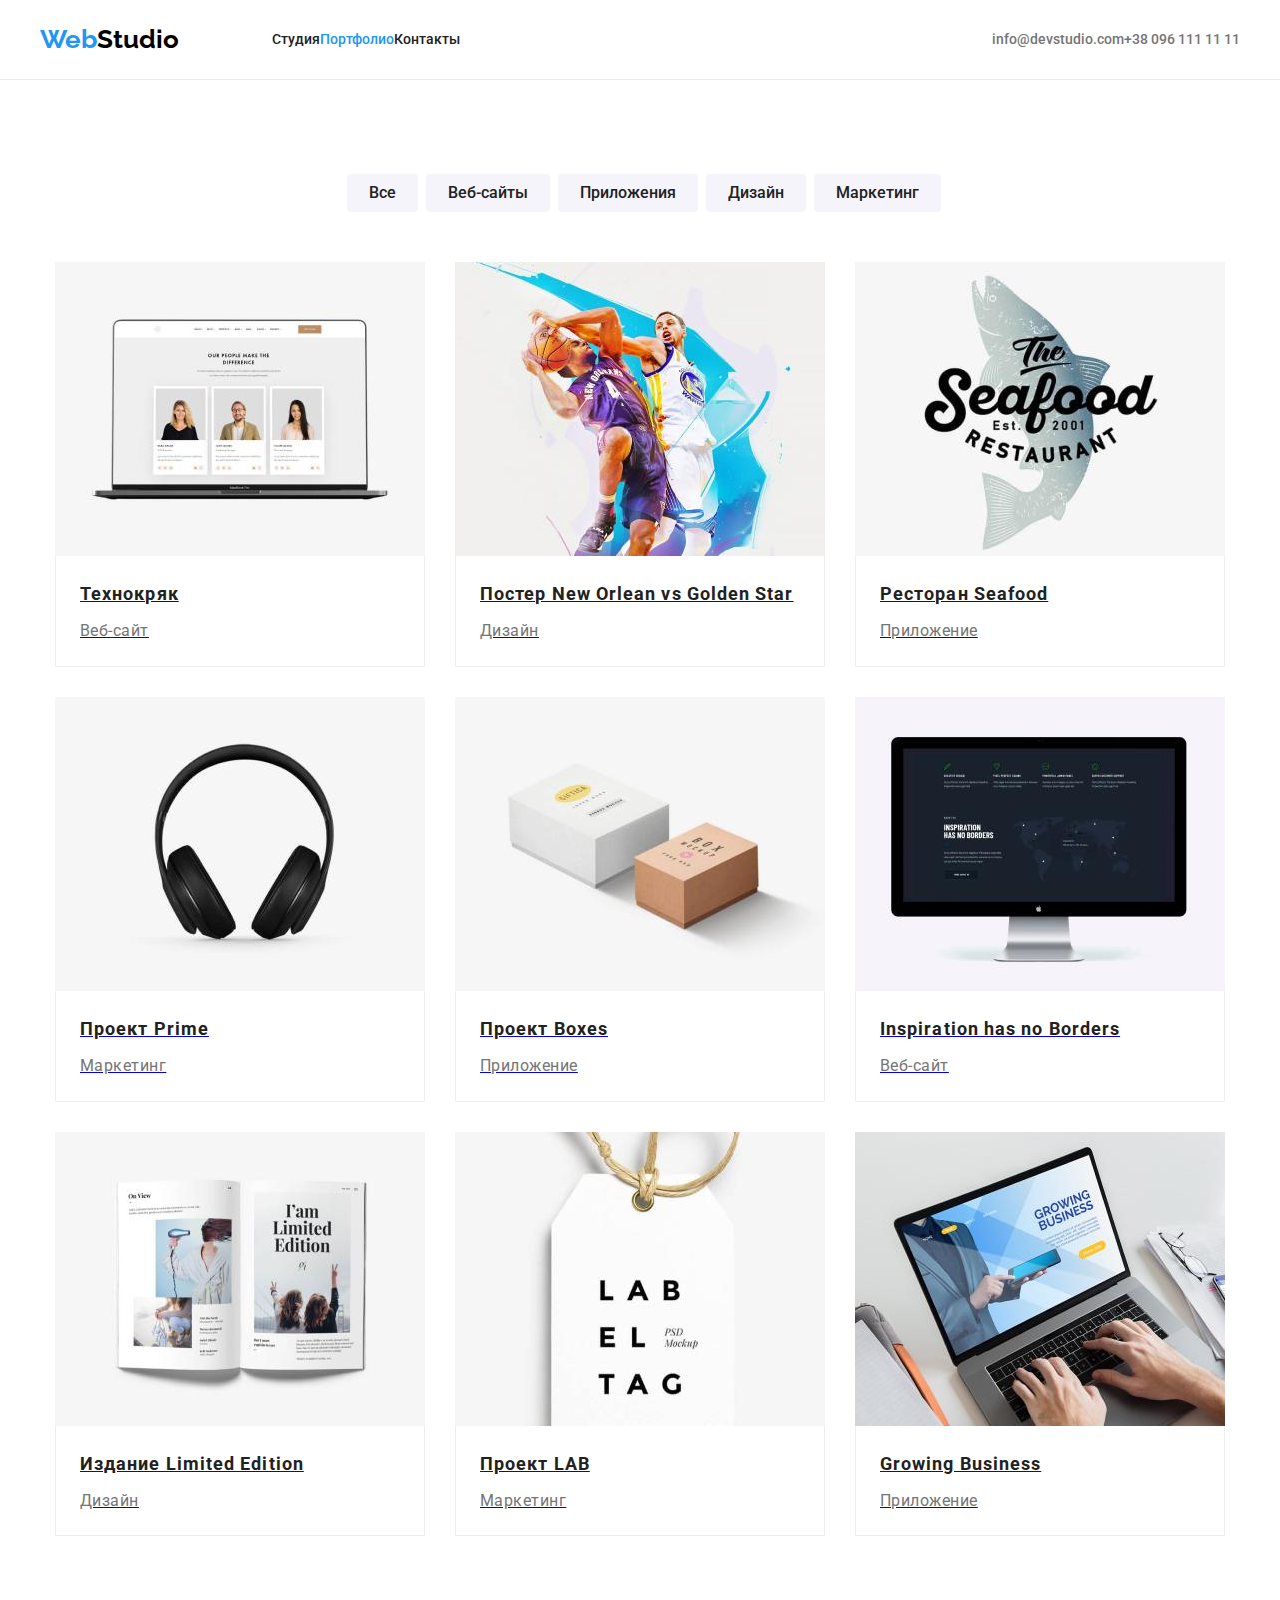
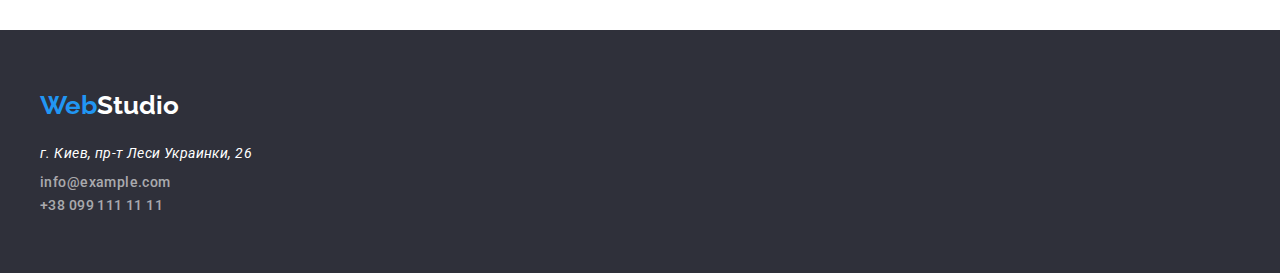
==== commit 8e6131a1: "Update portfolio.html" ====
--- a/portfolio.html
+++ b/portfolio.html
@@ -28,25 +28,25 @@
 
         <nav>
           <ul class="nav-list">
-            <li class="nav-list-li">
+            <li class="nav-list-item">
               <a href="./index.html" class="nav-link">Студия</a>
             </li>
-            <li class="nav-list-li">
+            <li class="nav-list-item">
               <a href="./portfolio.html" class="nav-link current">Портфолио</a>
             </li>
-            <li class="nav-list-li">
+            <li class="nav-list-item">
               <a href="#" class="nav-link">Контакты</a>
             </li>
           </ul>
         </nav>
 
         <ul class="info-list">
-          <li class="info-list-li">
+          <li class="info-list-item">
             <a href="mailto:info@example.com" class="info-link"
               >info@devstudio.com</a
             >
           </li>
-          <li class="info-list-li">
+          <li class="info-list-item">
             <a href="tel:+380991111111" class="info-link">+38 096 111 11 11</a>
           </li>
         </ul>
@@ -76,137 +76,136 @@
 
         <ul class="portfolio list">
           <li class="portfolio-item">
-            <div class="portfolio-thumb">
-              <a href="#"
-                ><img
-                  src="images/project-1.jpg"
-                  width="370"
-                  alt="фото ноутбука с изображением сайта"
-              /></a>
-            </div>
-            <div class="portfolio-content">
-              <h2 class="portfolio-item-title">Технокряк</h2>
-              <p class="portfolio-item-text">Веб-сайт</p>
-            </div>
-          </li>
-
-          <li class="portfolio-item">
-            <div class="portfolio-thumb">
-              <a href="#"
-                ><img
-                  src="./images/project-2.jpg"
-                  width="370"
-                  alt="постер с баскетболистами"
-              /></a>
-            </div>
-            <div class="portfolio-content">
-              <h2 class="portfolio-item-title">
-                Постер New Orlean vs Golden Star
-              </h2>
-              <p class="portfolio-item-text">Дизайн</p>
-            </div>
-          </li>
-
-          <li class="portfolio-item">
-            <div class="portfolio-thumb">
-              <a href="#"
-                ><img
-                  src="./images/project-3.jpg"
-                  width="370"
-                  alt="логотип ресторана "
-              /></a>
-            </div>
-            <div class="portfolio-content">
-              <h2 class="portfolio-item-title">Ресторан Seafood</h2>
-              <p class="portfolio-item-text">Приложение</p>
-            </div>
-          </li>
-
-          <li class="portfolio-item">
-            <div class="portfolio-thumb">
-              <a href="#"
-                ><img
-                  src="./images/project-4.jpg"
-                  width="370"
-                  alt="фото наушников "
-              /></a>
-            </div>
-            <div class="portfolio-content">
-              <h2 class="portfolio-item-title">Проект Prime</h2>
-              <p class="portfolio-item-text">Маркетинг</p>
-            </div>
-          </li>
-
-          <li class="portfolio-item">
-            <div class="portfolio-thumb">
-              <a href="#"
-                ><img src="./images/project-5.jpg" width="370" alt="коробки "
-              /></a>
-            </div>
-            <div class="portfolio-content">
-              <h2 class="portfolio-item-title">Проект Boxes</h2>
-              <p class="portfolio-item-text">Приложение</p>
-            </div>
-          </li>
-
-          <li class="portfolio-item">
-            <div class="portfolio-thumb">
-              <a href="#"
-                ><img
-                  src="./images/project-6.jpg"
-                  width="370"
-                  alt="фото экрана компьютера "
-              /></a>
-            </div>
-            <div class="portfolio-content">
-              <h2 class="portfolio-item-title">Inspiration has no Borders</h2>
-              <p class="portfolio-item-text">Веб-сайт</p>
-            </div>
-          </li>
-
-          <li class="portfolio-item">
-            <div class="portfolio-thumb">
-              <a href="#"
-                ><img
-                  src="./images/project-7.jpg"
-                  width="370"
-                  alt="открытый журнал "
-              /></a>
-            </div>
-            <div class="portfolio-content">
-              <h2 class="portfolio-item-title">Издание Limited Edition</h2>
-              <p class="portfolio-item-text">Дизайн</p>
-            </div>
-          </li>
-
-          <li class="portfolio-item">
-            <div class="portfolio-thumb">
-              <a href="#"
-                ><img
-                  src="./images/project-8.jpg"
-                  width="370"
-                  alt="фото бирки с логотипом "
-              /></a>
-            </div>
-            <div class="portfolio-content">
-              <h2 class="portfolio-item-title">Проект LAB</h2>
-              <p class="portfolio-item-text">Маркетинг</p>
-            </div>
-          </li>
-
-          <li class="portfolio-item">
-            <div class="portfolio-thumb">
-              <a href="#"
-                ><img
-                  src="./images/project-9.jpg"
-                  width="370"
-                  alt="работа на ноутбуке "
-              /></a>
-            </div>
-            <div class="portfolio-content">
-              <h2 class="portfolio-item-title">Growing Business</h2>
-              <p class="portfolio-item-text">Приложение</p>
-            </div>
+            <a href="#"
+              ><img
+                src="images/project-1.jpg"
+                width="370"
+                alt="фото ноутбука с изображением сайта"
+              />
+
+              <div class="portfolio-content">
+                <h2 class="portfolio-item-title">Технокряк</h2>
+                <p class="portfolio-item-text">Веб-сайт</p>
+              </div>
+            </a>
+          </li>
+
+          <li class="portfolio-item">
+            <a href="#"
+              ><img
+                src="./images/project-2.jpg"
+                width="370"
+                alt="постер с баскетболистами"
+              />
+
+              <div class="portfolio-content">
+                <h2 class="portfolio-item-title">
+                  Постер New Orlean vs Golden Star
+                </h2>
+                <p class="portfolio-item-text">Дизайн</p>
+              </div>
+            </a>
+          </li>
+
+          <li class="portfolio-item">
+            <a href="#"
+              ><img
+                src="./images/project-3.jpg"
+                width="370"
+                alt="логотип ресторана "
+              />
+
+              <div class="portfolio-content">
+                <h2 class="portfolio-item-title">Ресторан Seafood</h2>
+                <p class="portfolio-item-text">Приложение</p>
+              </div>
+            </a>
+          </li>
+
+          <li class="portfolio-item">
+            <a href="#"
+              ><img
+                src="./images/project-4.jpg"
+                width="370"
+                alt="фото наушников "
+              />
+
+              <div class="portfolio-content">
+                <h2 class="portfolio-item-title">Проект Prime</h2>
+                <p class="portfolio-item-text">Маркетинг</p>
+              </div>
+            </a>
+          </li>
+
+          <li class="portfolio-item">
+            <a href="#"
+              ><img src="./images/project-5.jpg" width="370" alt="коробки " />
+
+              <div class="portfolio-content">
+                <h2 class="portfolio-item-title">Проект Boxes</h2>
+                <p class="portfolio-item-text">Приложение</p>
+              </div>
+            </a>
+          </li>
+
+          <li class="portfolio-item">
+            <a href="#"
+              ><img
+                src="./images/project-6.jpg"
+                width="370"
+                alt="фото экрана компьютера "
+              />
+
+              <div class="portfolio-content">
+                <h2 class="portfolio-item-title">Inspiration has no Borders</h2>
+                <p class="portfolio-item-text">Веб-сайт</p>
+              </div>
+            </a>
+          </li>
+
+          <li class="portfolio-item">
+            <a href="#"
+              ><img
+                src="./images/project-7.jpg"
+                width="370"
+                alt="открытый журнал "
+              />
+
+              <div class="portfolio-content">
+                <h2 class="portfolio-item-title">Издание Limited Edition</h2>
+                <p class="portfolio-item-text">Дизайн</p>
+              </div>
+            </a>
+          </li>
+
+          <li class="portfolio-item">
+            <a href="#"
+              ><img
+                src="./images/project-8.jpg"
+                width="370"
+                alt="фото бирки с логотипом "
+              />
+
+              <div class="portfolio-content">
+                <h2 class="portfolio-item-title">Проект LAB</h2>
+                <p class="portfolio-item-text">Маркетинг</p>
+              </div>
+            </a>
+          </li>
+
+          <li class="portfolio-item">
+            <a href="#"
+              ><img
+                src="./images/project-9.jpg"
+                width="370"
+                alt="работа на ноутбуке "
+              />
+
+              <div class="portfolio-content">
+                <h2 class="portfolio-item-title">Growing Business</h2>
+                <p class="portfolio-item-text">Приложение</p>
+              </div>
+            </a>
           </li>
         </ul>
       </section>
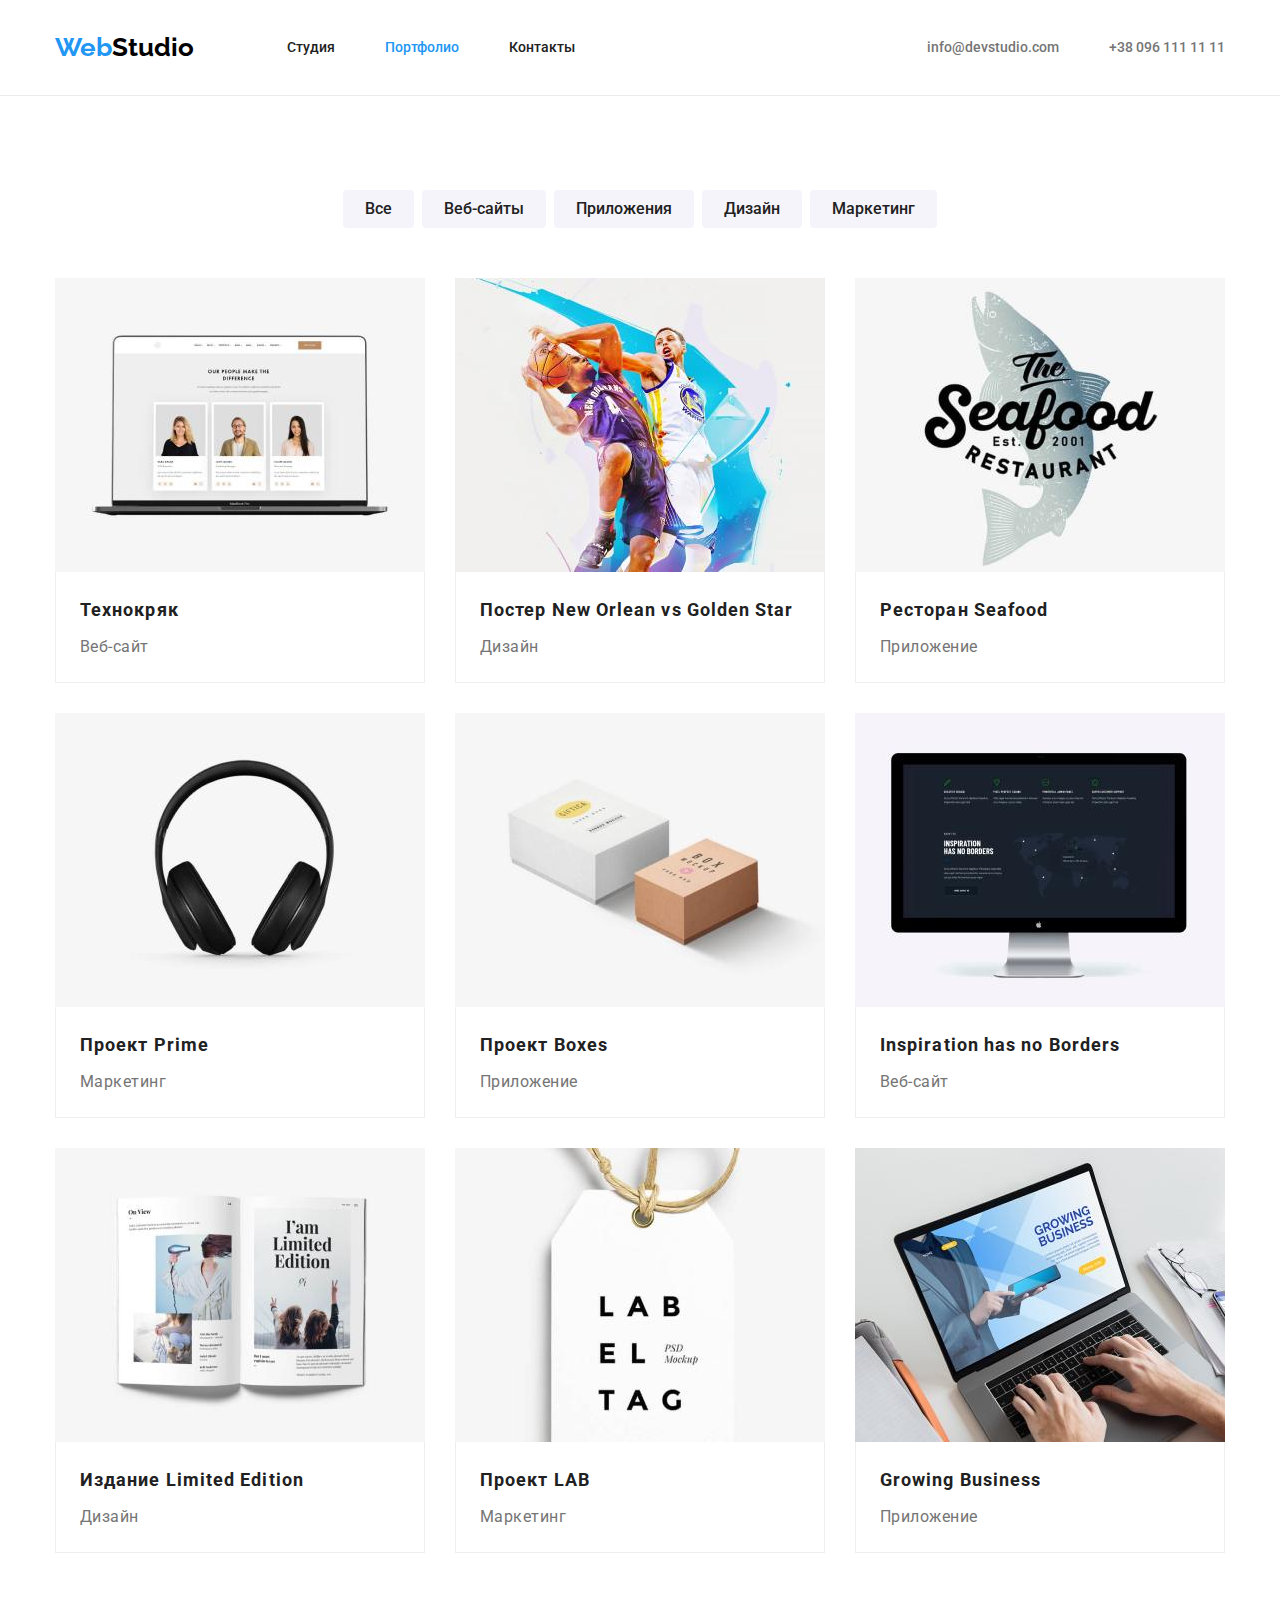
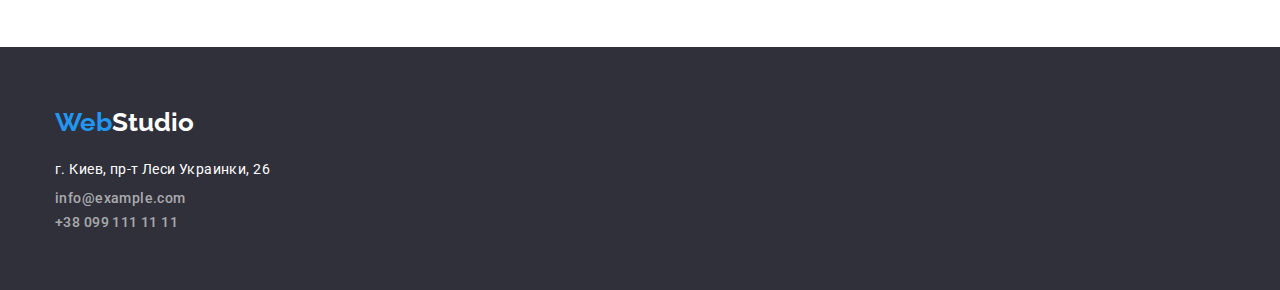
==== commit f8205020: "Update portfolio.html" ====
--- a/portfolio.html
+++ b/portfolio.html
@@ -54,22 +54,23 @@
     </header>
 
     <!--Проекты портфолио-->
-    <main class="container">
-      <section class="section">
+
+    <section class="section">
+      <div class="container">
         <ul class="filter list">
           <li class="filter-item">
             <button class="filter-button" type="button">Все</button>
           </li>
-          <li class="filter-item-li">
+          <li class="filter-item">
             <button class="filter-button" type="button">Веб-сайты</button>
           </li>
-          <li class="filter-item-li">
+          <li class="filter-item">
             <button class="filter-button" type="button">Приложения</button>
           </li>
-          <li class="filter-itemn-li">
+          <li class="filter-item">
             <button class="filter-button" type="button">Дизайн</button>
           </li>
-          <li class="filter-item-li">
+          <li class="filter-item">
             <button class="filter-button" type="button">Маркетинг</button>
           </li>
         </ul>
@@ -208,12 +209,12 @@
             </a>
           </li>
         </ul>
-      </section>
-    </main>
+      </div>
+    </section>
 
     <footer class="footer">
       <div class="container">
-        <a href="#" class="logo log" lang="en"
+        <a href="#" class="logo" lang="en"
           ><span class="logo-web">Web</span
           ><span class="logo-footer">Studio</span></a
         >
--- a/css/styles.css
+++ b/css/styles.css
@@ -10,12 +10,28 @@
   --title-text-color: #000000;
   --border: #eeeeee;
   --border-header: #ececec;
-  --box-shadow-hero: rgba(0, 0, 0, 0.15);
-  --box-shadow-team: rgba(0, 0, 0, 0.12);
-  --box-shadow-team-c: rgba(0, 0, 0, 0.14);
-  --box-shadow-team-card: rgba(0, 0, 0, 0.2);
-  --box-shadow-filter: rgba(0, 0, 0, 0.1);
-  --box-shadow-filt: rgba(0, 0, 0, 0.08);
+}
+
+body {
+  color: var(--primary-text-color);
+  background-color: var(--primary-bgc);
+  font-family: "Roboto", sans-serif;
+}
+
+h1,
+h2,
+h3,
+p,
+a,
+ul {
+  margin: 0px;
+  padding: 0px;
+
+  text-decoration: none;
+}
+
+ul {
+  list-style: none;
 }
 
 img {
@@ -25,18 +41,10 @@
 }
 
 .container {
-  margin: 0 auto;
-  width: 1230px;
-  padding-left: 15px;
-  padding-right: 15px;
+  width: 1200px;
+  padding: 0 15px;
   margin-left: auto;
   margin-right: auto;
-}
-
-body {
-  color: var(--primary-text-color);
-  background-color: var(--primary-bgc);
-  font-family: "Roboto", sans-serif;
 }
 
 /* logo */
@@ -61,6 +69,7 @@
 /* шапка */
 .header {
   border-bottom: 1px solid var(--border-header);
+  padding: 32px 0;
 }
 
 .main-nav {
@@ -69,14 +78,10 @@
 }
 .nav-list,
 .info-list {
-  margin: 0px;
-  padding: 0px;
-
   display: flex;
   font-weight: 500;
   font-size: 14px;
   line-height: 1.06;
-  list-style: none;
 }
 .nav-link.current {
   color: var(--accent-color);
@@ -90,8 +95,8 @@
   margin-left: auto;
 }
 
-.nav-list-li:not(:last-child),
-.info-list-li:not(:last-child) {
+.nav-list-item:not(:last-child),
+.info-list-item:not(:last-child) {
   margin-right: 50px;
 }
 
@@ -106,8 +111,6 @@
 .info-link {
   text-decoration: none;
   display: block;
-  padding-bottom: 32px;
-  padding-top: 32px;
 }
 
 .nav-list :hover,
@@ -124,15 +127,13 @@
 /* герой */
 
 .hero {
-  margin-top: 0px;
   padding: 200px 0;
   background: var(--title-black);
   text-align: center;
 }
 .hero-text {
-  margin-top: 0px;
   margin-bottom: 30px;
-
+  list-style: none;
   color: var(--primary-bgc);
   font-weight: 900;
   font-size: 44px;
@@ -149,7 +150,7 @@
   align-items: center;
 
   letter-spacing: 0.06em;
-  box-shadow: 0px 4px 4px var(--box-shadow-hero);
+  box-shadow: 0px 4px 4px rgba(0, 0, 0, 0.15);
   border-radius: 4px;
   border: none;
   font-weight: bold;
@@ -167,15 +168,10 @@
 /* section */
 
 .section {
-  margin: 0px;
-  padding: 0px;
-  padding-top: 94px;
-  padding-bottom: 94px;
-}
-
-.feature {
-  margin: 0px;
-  padding: 0px;
+  padding: 94px 0;
+}
+
+.feature-item-title {
   margin-bottom: 10px;
   font-size: 14px;
   line-height: 1.14;
@@ -185,19 +181,12 @@
   color: var(--primary-text-color);
 }
 
-.feature-section {
-  margin: 0px;
-  padding: 0px;
+.feature-list {
   display: flex;
   justify-content: space-between;
-  list-style: none;
-}
-
-.feature-text {
-  margin: 0px;
-  padding: 0px;
-  font-style: normal;
-  font-weight: normal;
+}
+
+.feature-item-text {
   font-size: 14px;
   line-height: 1.71;
   list-style: none;
@@ -206,6 +195,8 @@
 }
 
 .title {
+  margin-bottom: 50px;
+  list-style: none;
   color: var(--primary-text-color);
   font-weight: bold;
   font-size: 36px;
@@ -213,50 +204,31 @@
   text-align: center;
   letter-spacing: 0.03em;
 }
-.title,
-.img {
-  list-style: none;
-}
-
-.img {
-  margin: 0px;
-  padding: 0px;
-  justify-content: space-around;
-  list-style: none;
+
+.title-list {
+  justify-content: space-between;
   display: flex;
   padding-bottom: 94px;
 }
 
-.item {
-  margin-top: 30px;
-  margin-left: 30px;
+.feature-list-item {
   width: 270px;
 }
 
 /*наша команда */
-
-.title {
-  margin: 0px;
-  padding: 0px;
-  padding-bottom: 50px;
-}
 
 .team-info {
   background-color: var(--bgc-button);
 }
 
 .team-work {
-  margin: 0px;
-  padding: 0px;
   justify-content: space-between;
-  list-style: none;
   display: flex;
 }
 
 .team-card {
-  box-shadow: 0px 1px 3px var(--box-shadow-team),
-    0px 1px 1px var(--box-shadow-team-c),
-    0px 2px 1px var(--box-shadow-team-card);
+  box-shadow: 0px 1px 3px rgba(0, 0, 0, 0.12), 0px 1px 1px rgba(0, 0, 0, 0.14),
+    0px 2px 1px rgba(0, 0, 0, 0.2);
   border-radius: 0px 0px 4px 4px;
 }
 
@@ -265,16 +237,14 @@
 }
 
 .team-content {
-  padding-top: 30px;
-  padding-bottom: 30px;
+  padding: 30px 0;
+
   text-align: center;
   background-color: var(--primary-bgc);
-}
-
-.team-list {
-  margin: 0px;
-  padding: 0px;
-
+  border-radius: 0px 0px 4px 4px;
+}
+
+.team-name {
   color: var(--primary-text-color);
   font-weight: 500;
   font-size: 16px;
@@ -283,8 +253,6 @@
 }
 
 .team-text {
-  margin: 0px;
-  padding: 0px;
   padding-top: 10px;
 
   color: var(--title-color);
@@ -297,8 +265,8 @@
 /* Футер  */
 
 .footer {
-  padding-top: 60px;
-  padding-bottom: 60px;
+  padding: 60px 0;
+
   font-family: inherit;
   background-color: var(--title-black);
   font-size: 14px;
@@ -306,18 +274,10 @@
 
 .address {
   margin: 20px 0 0;
-  padding: 0px;
-}
-
-.logo.log {
-  margin: 0px;
-  padding: 0px;
 }
 
 .footer-address {
-  margin: 0px;
-  padding: 0px;
-
+  font-style: normal;
   color: var(--primary-bgc);
   text-decoration: none;
   line-height: 1.71;
@@ -325,8 +285,6 @@
 }
 
 .footer-address-navigate {
-  margin: 0px;
-  padding: 0px;
   margin-top: 9px;
   color: var(--secondary);
   text-decoration: none;
@@ -334,12 +292,6 @@
 }
 
 /* Портфолио */
-.list {
-  margin: 0px;
-  padding: 0px;
-  list-style: none;
-  text-decoration: none;
-}
 
 /* кнопки в портфолио*/
 .filter .filter-button {
@@ -356,29 +308,25 @@
   font-style: normal;
   text-align: center;
 }
+.filter-item:not(:last-child) {
+  margin-right: 8px;
+}
+
 .filter-button {
   margin: 0px;
   padding: 0px;
-  margin-left: 8px;
 }
 .filter .filter-button:hover,
 .filter .filter-button:focus {
   color: var(--primary-bgc);
   background-color: var(--accent-color);
-  box-shadow: 0px 3px 1px var(--box-shadow-filter),
-    0px 1px 2px var(--box-shadow-filt), 0px 2px 2px var(--box-shadow-team);
+  box-shadow: 0px 3px 1px rgba(0, 0, 0, 0.1), 0px 1px 2px rgba(0, 0, 0, 0.08),
+    0px 2px 2px rgba(0, 0, 0, 0.12);
 }
 
 .filter {
-  margin: 0px;
-  padding: 0px;
   display: flex;
   justify-content: center;
-}
-
-.portfolio {
-  margin-left: 15px;
-  margin-right: 15px;
 }
 
 .portfolio.list {
@@ -386,6 +334,7 @@
 
   display: flex;
   flex-wrap: wrap;
+  text-decoration: none;
 }
 
 .portfolio-item {
@@ -408,18 +357,14 @@
 }
 
 .portfolio-item-title {
-  margin: 0px;
-  padding: 0px;
-
   color: var(--primary-text-color);
   font-weight: bold;
   font-size: 18px;
   line-height: 2;
   letter-spacing: 0.06em;
 }
+
 .portfolio-item-text {
-  margin: 0px;
-  padding: 0px;
   padding-top: 4px;
 
   color: var(--title-color);
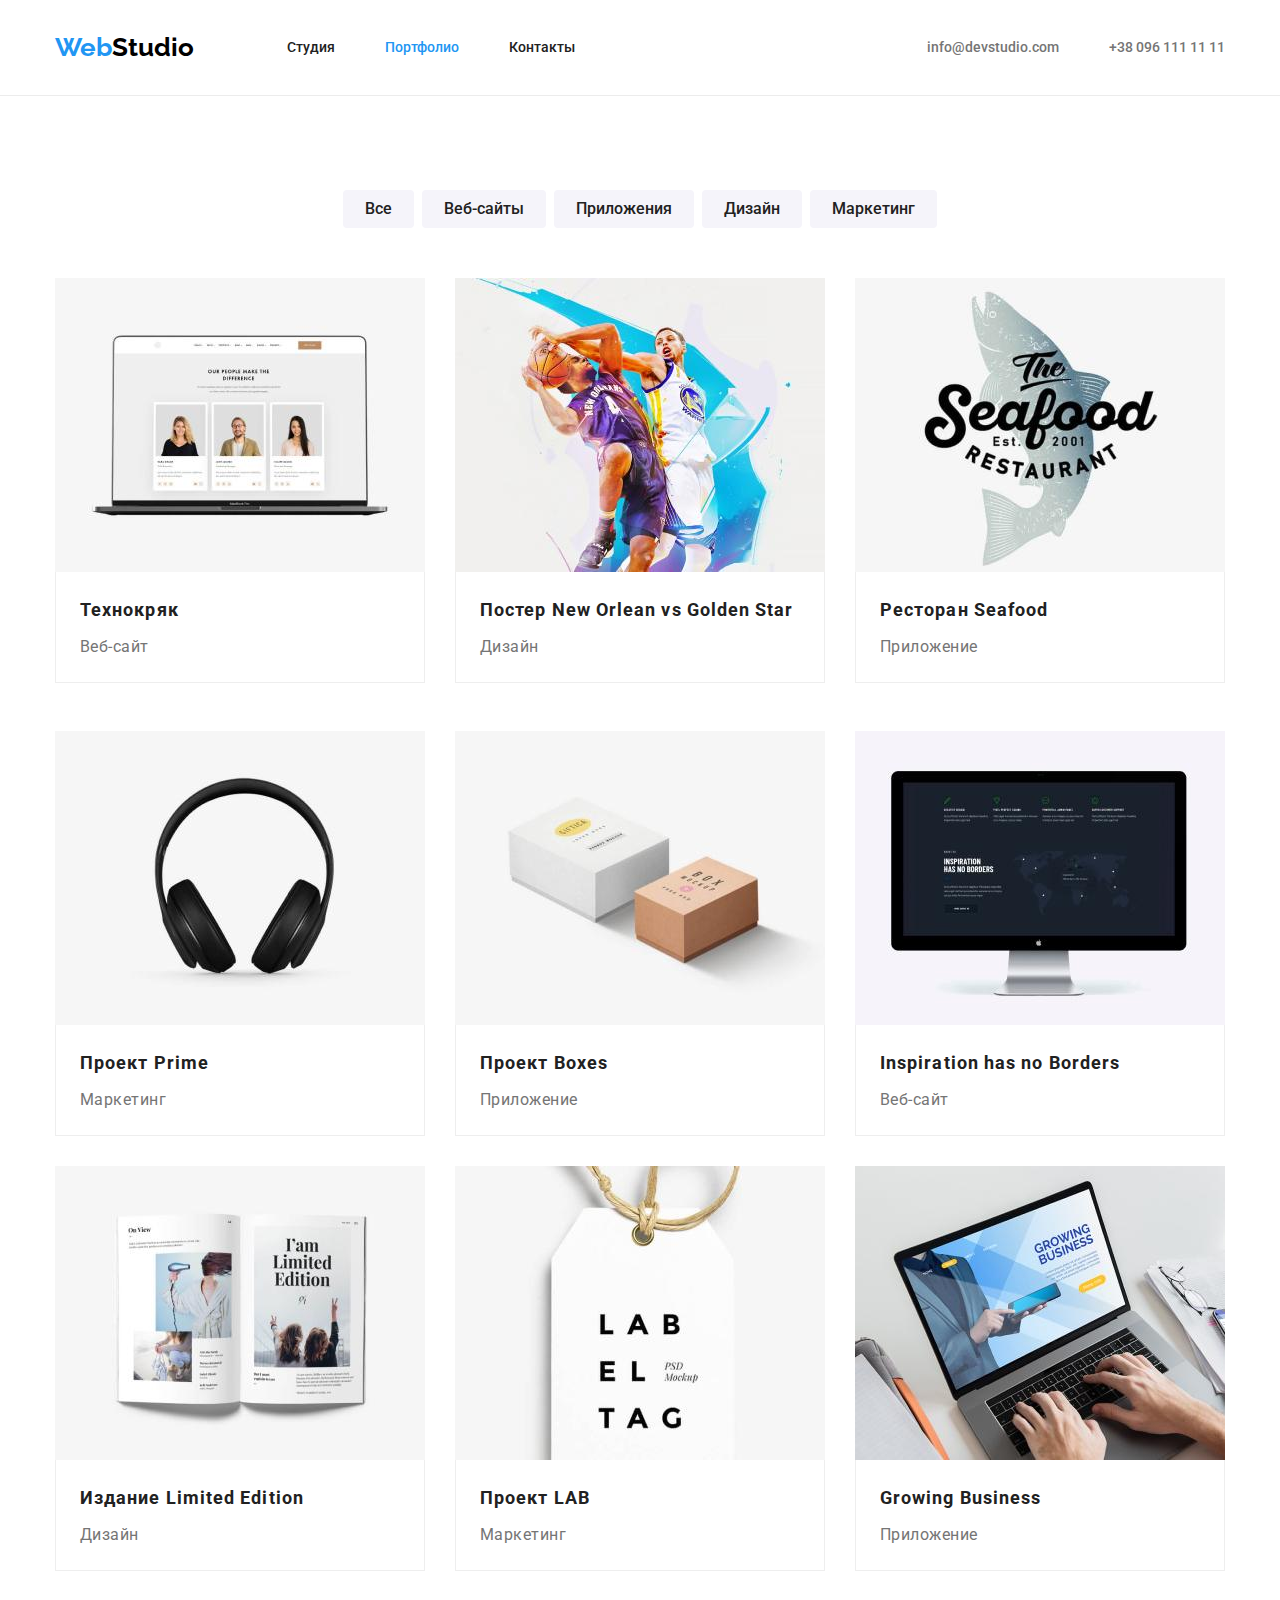
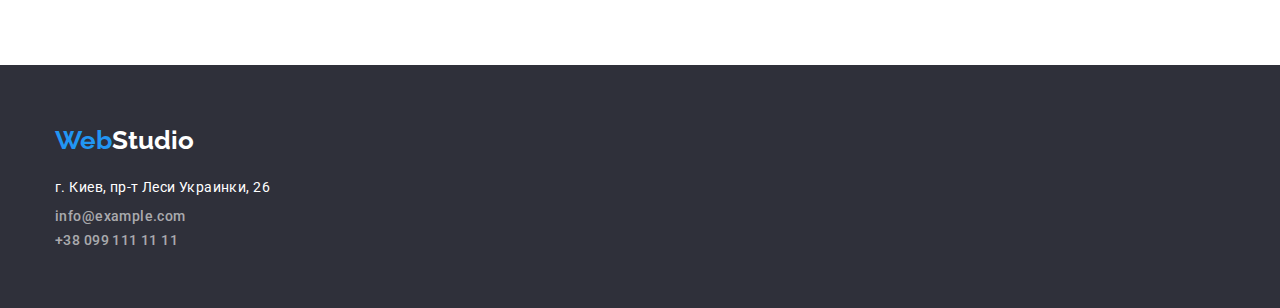
==== commit a3f11371: "Update portfolio.html" ====
--- a/portfolio.html
+++ b/portfolio.html
@@ -77,7 +77,7 @@
 
         <ul class="portfolio list">
           <li class="portfolio-item">
-            <a href="#"
+            <a class="portfolio-item" href="#"
               ><img
                 src="images/project-1.jpg"
                 width="370"
